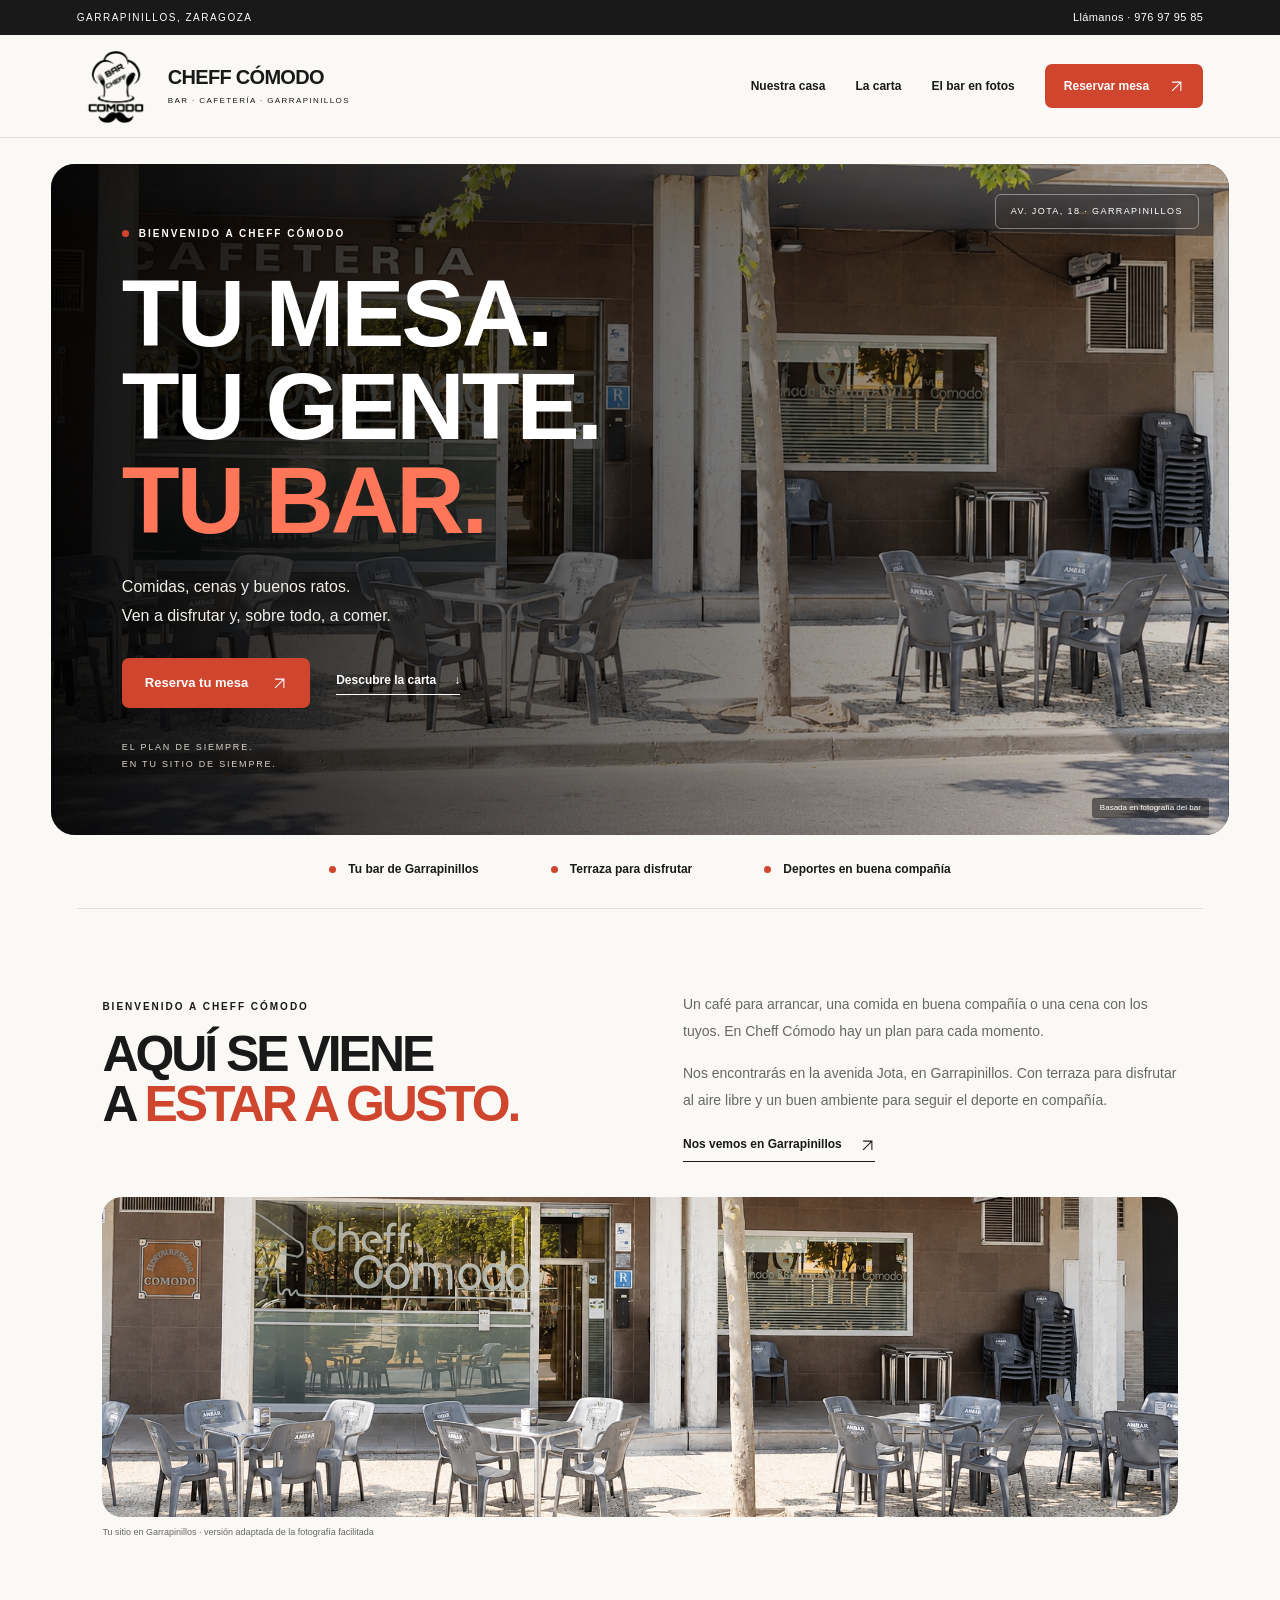
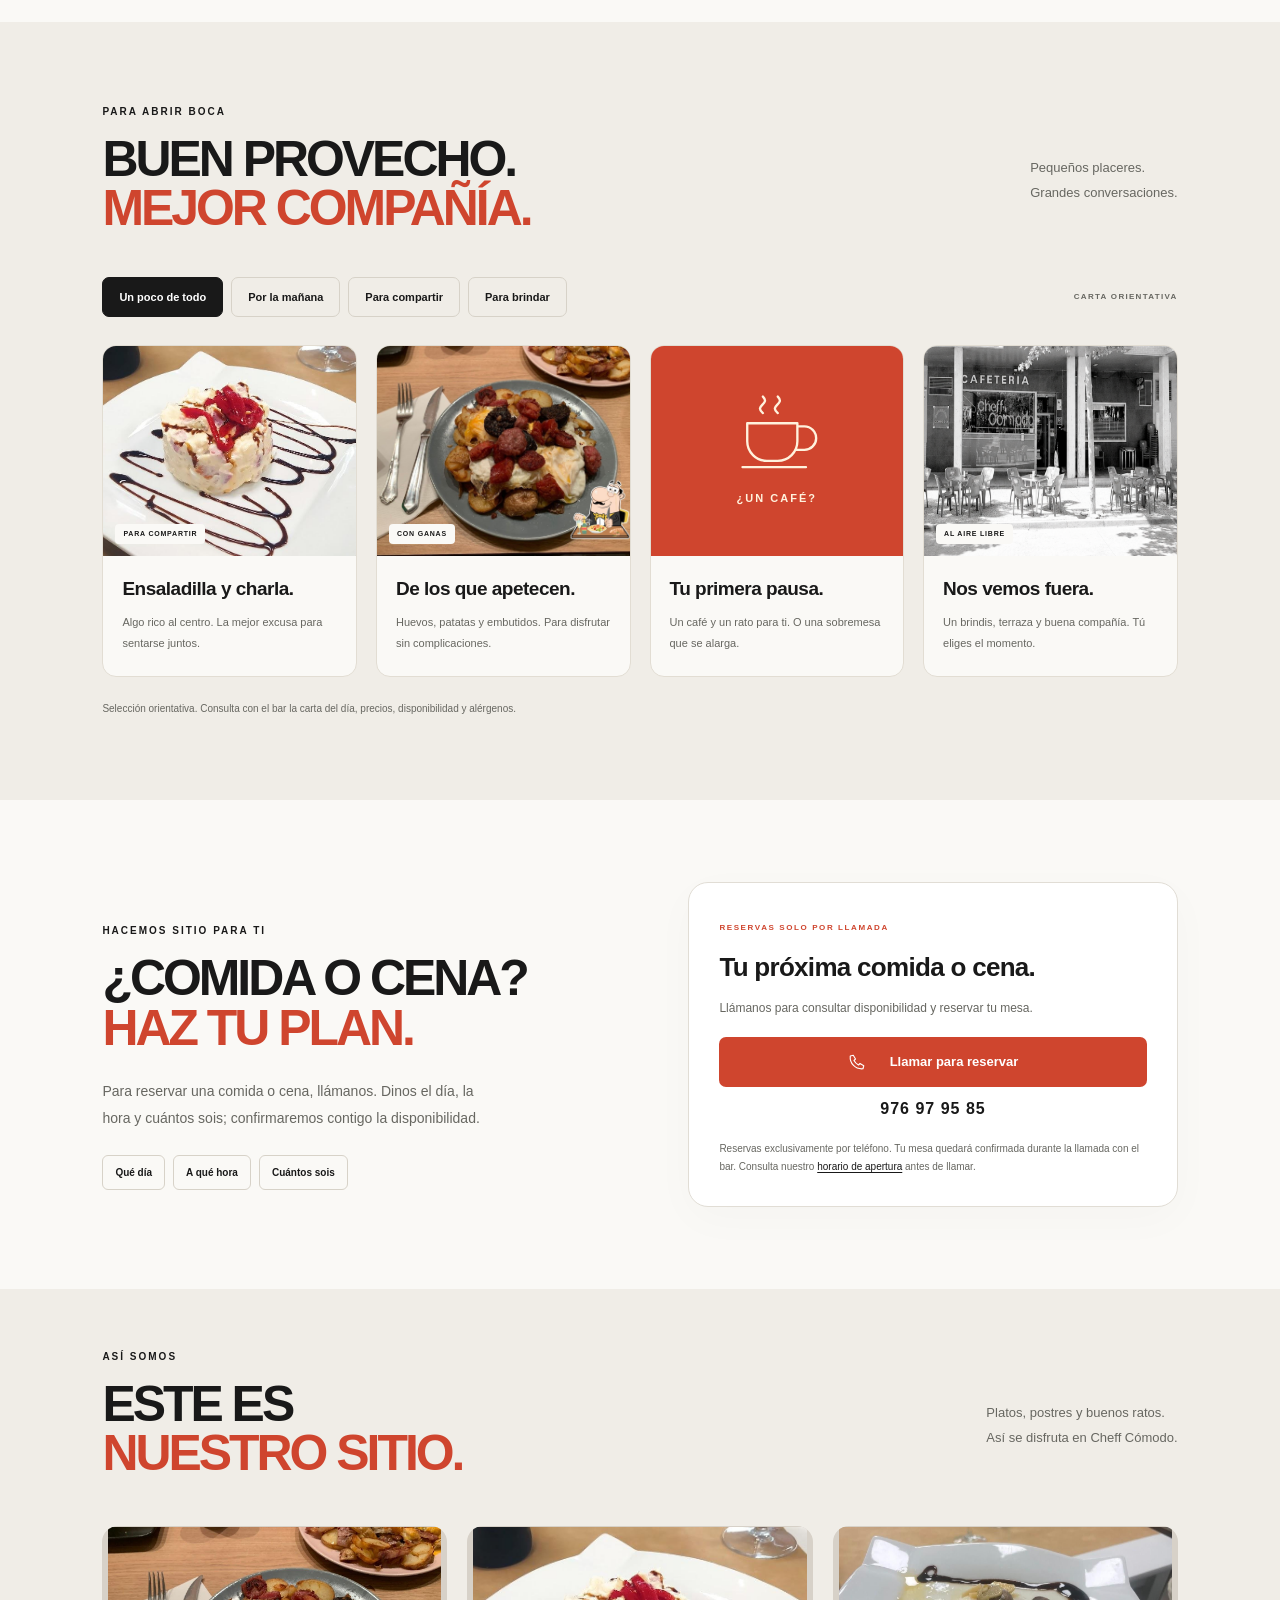
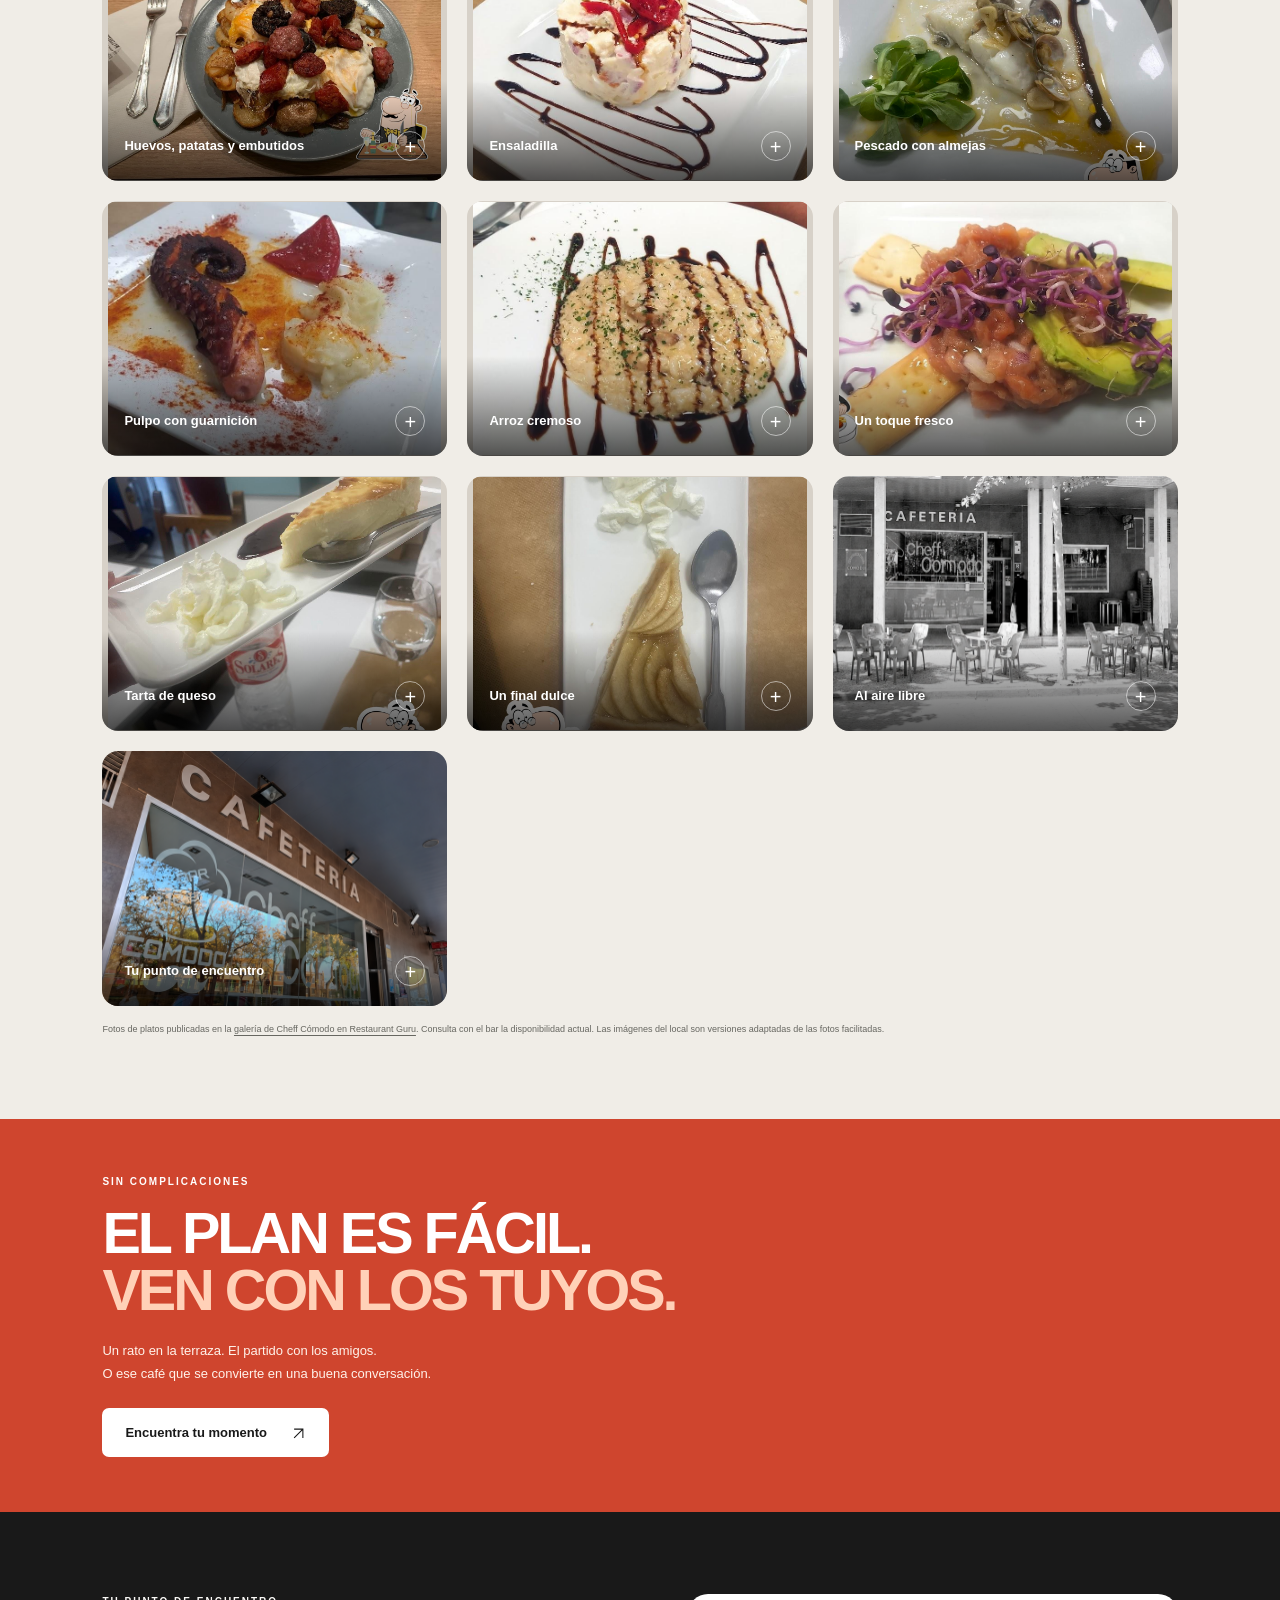
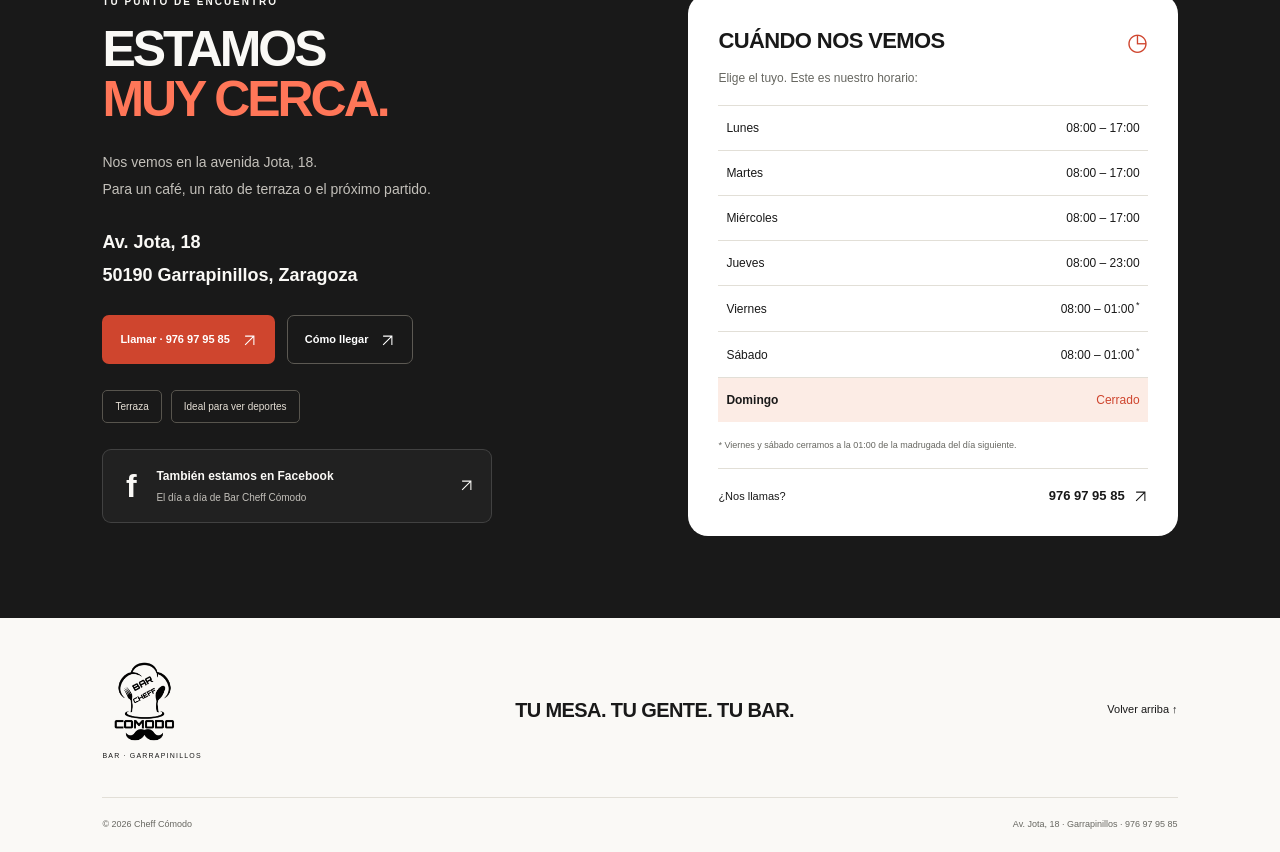
==== cheff-comodo.html @ b669dc8a "Añade descarga directa del HTML completo de Cheff Cómodo" ====
<!doctype html>
<html lang="es">
<head>
<meta charset="utf-8"><meta name="viewport" content="width=device-width, initial-scale=1">
<meta name="theme-color" content="#191919"><meta name="description" content="Bar cafetería Cheff Cómodo en Av. Jota, 18, Garrapinillos, Zaragoza. Terraza y deportes. Reserva tu mesa por teléfono en el 976 97 95 85 y consulta nuestros horarios.">
<title>Cheff Cómodo · Bar en Garrapinillos</title>
<style>:root{--paper:#faf9f6;--green:#191919;--ink:#191919;--orange:#cf452e;--muted:#676761;--line:#e2dfd7;--soft:#f0ede7;--radius:20px}
*{box-sizing:border-box}html{scroll-behavior:smooth;scroll-padding-top:110px}body{margin:0;background:var(--paper);color:var(--ink);font-family:Arial,Helvetica,sans-serif;line-height:1.5}button,input,select{font:inherit}a{color:inherit;text-decoration:none}button,a{-webkit-tap-highlight-color:transparent}button{cursor:pointer}a:focus-visible,button:focus-visible,input:focus-visible,select:focus-visible,summary:focus-visible{outline:3px solid var(--orange);outline-offset:4px}h1,h2,h3,h4,p{margin:0}img{max-width:100%}svg{display:inline-block;vertical-align:middle}.announcement{background:var(--ink);color:white;padding:9px 6%;display:flex;justify-content:space-between;align-items:center;font-size:10px;letter-spacing:1.5px}.announcement>a{font-size:11px;letter-spacing:.4px}.header{position:sticky;top:0;z-index:20;background:#faf9f6f5;backdrop-filter:blur(12px);min-height:103px;padding:10px 6%;display:flex;align-items:center;justify-content:space-between;gap:24px;border-bottom:1px solid var(--line)}.brand{display:flex;align-items:center;gap:13px;flex-shrink:0}.business-logo{display:block;width:78px;height:78px;object-fit:contain}.brand>span{font-size:20px;line-height:1.1;letter-spacing:-.7px;font-weight:900}.brand small{display:block;font-size:8px;font-weight:500;letter-spacing:1.4px;margin-top:9px}nav{display:flex;align-items:center;gap:30px;font-size:12px;font-weight:600}nav>a:not(.nav-contact):hover{color:var(--orange)}.nav-contact{padding:13px 19px;background:var(--orange);color:white;border-radius:7px;display:flex;align-items:center;gap:20px;transition:background .2s}.nav-contact:hover{background:#ad3522}.menu-toggle{display:none}.arrow-icon{width:15px;height:15px;fill:none;stroke:currentColor;stroke-width:1.7}.hero{margin:26px 4% 0;border-radius:24px;min-height:660px;position:relative;overflow:hidden;isolation:isolate;background:#272323}.hero-image{position:absolute;inset:0;z-index:-1;background-image:linear-gradient(90deg,#000e 0%,#0009 44%,#0002 100%),url("[data-uri]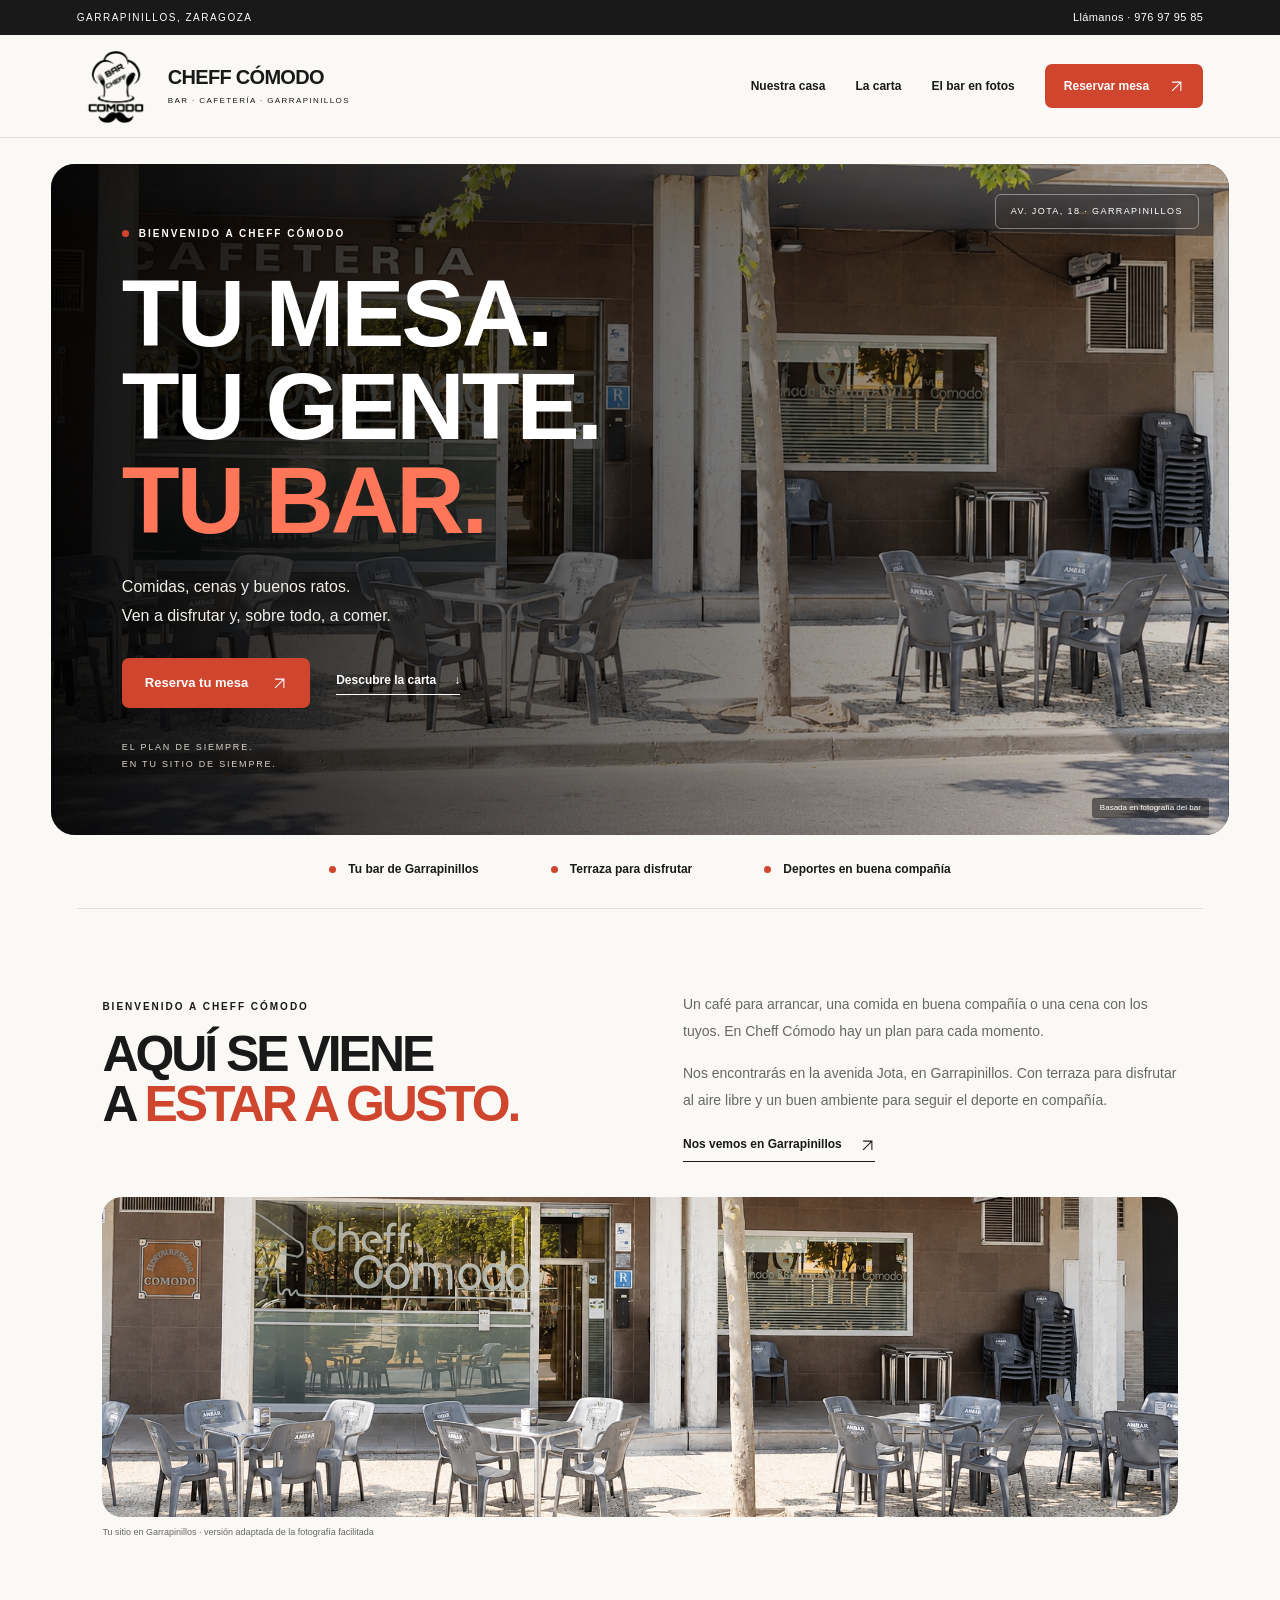
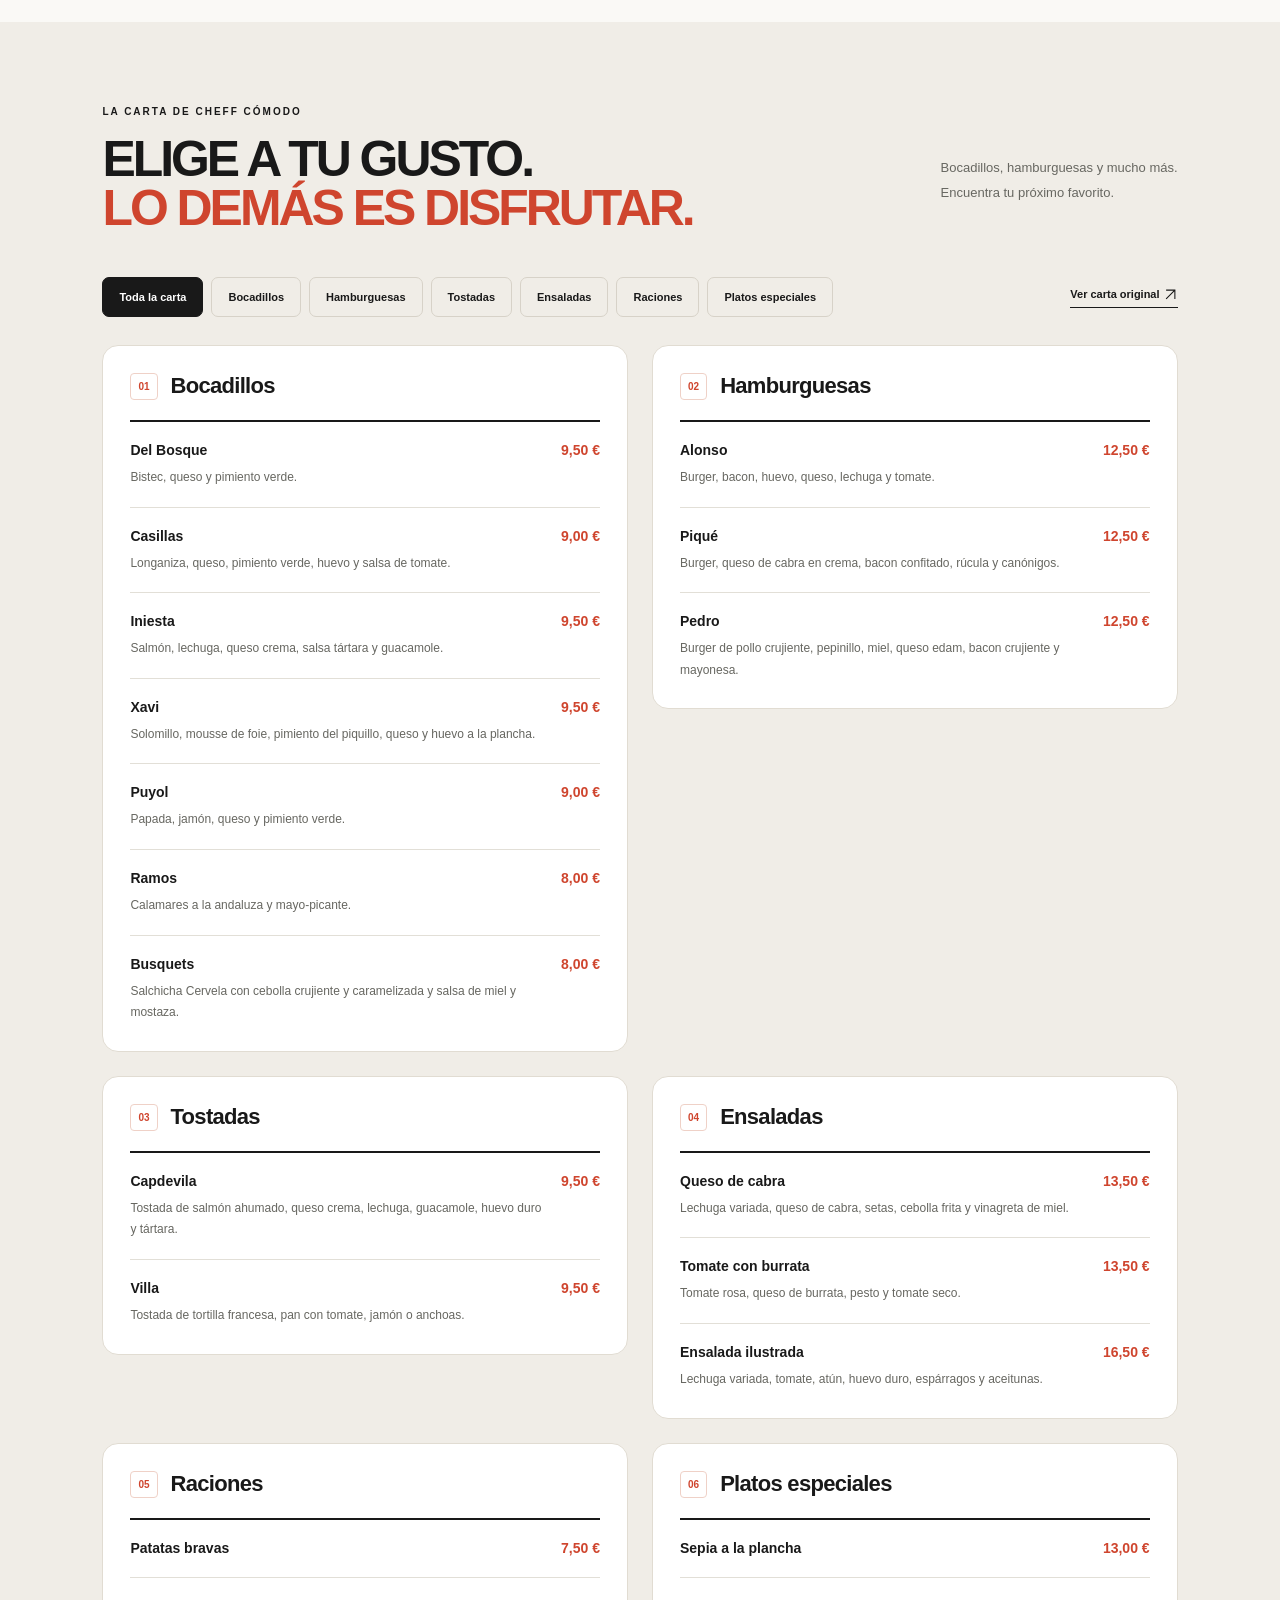
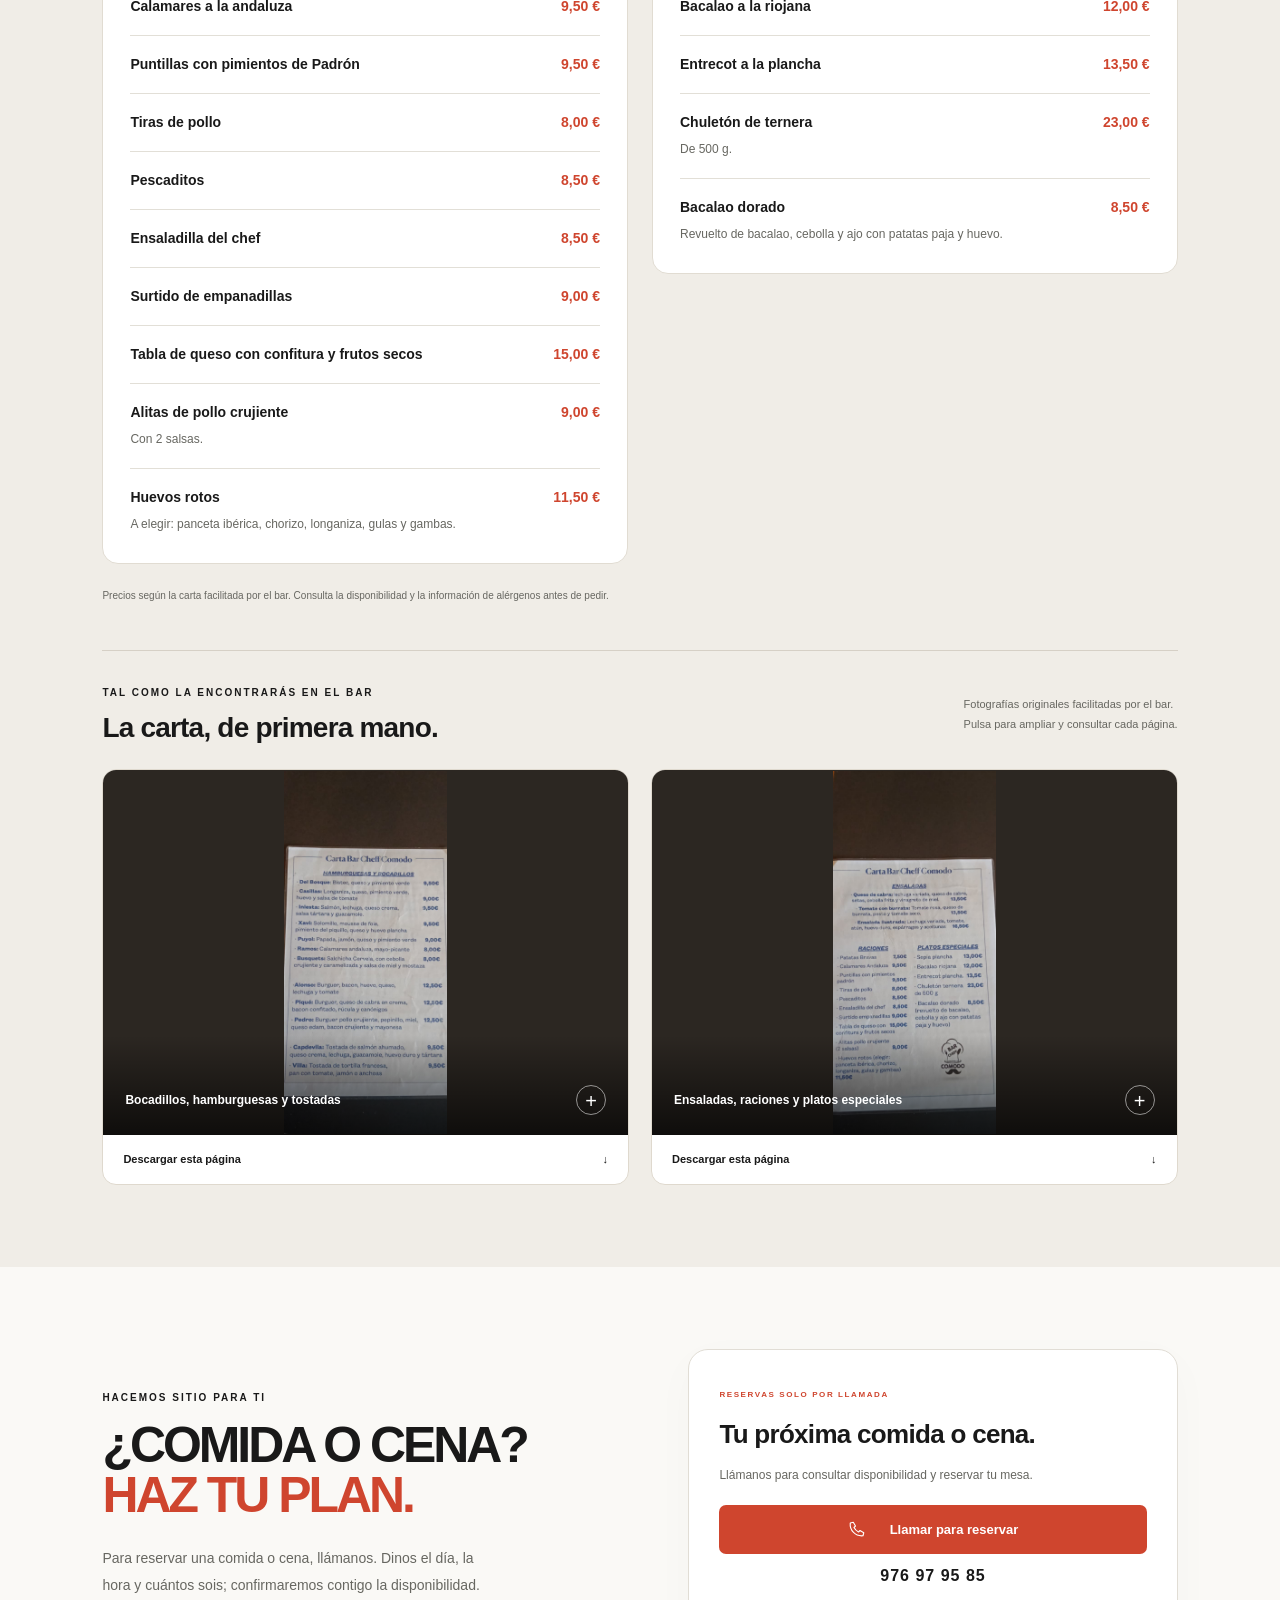
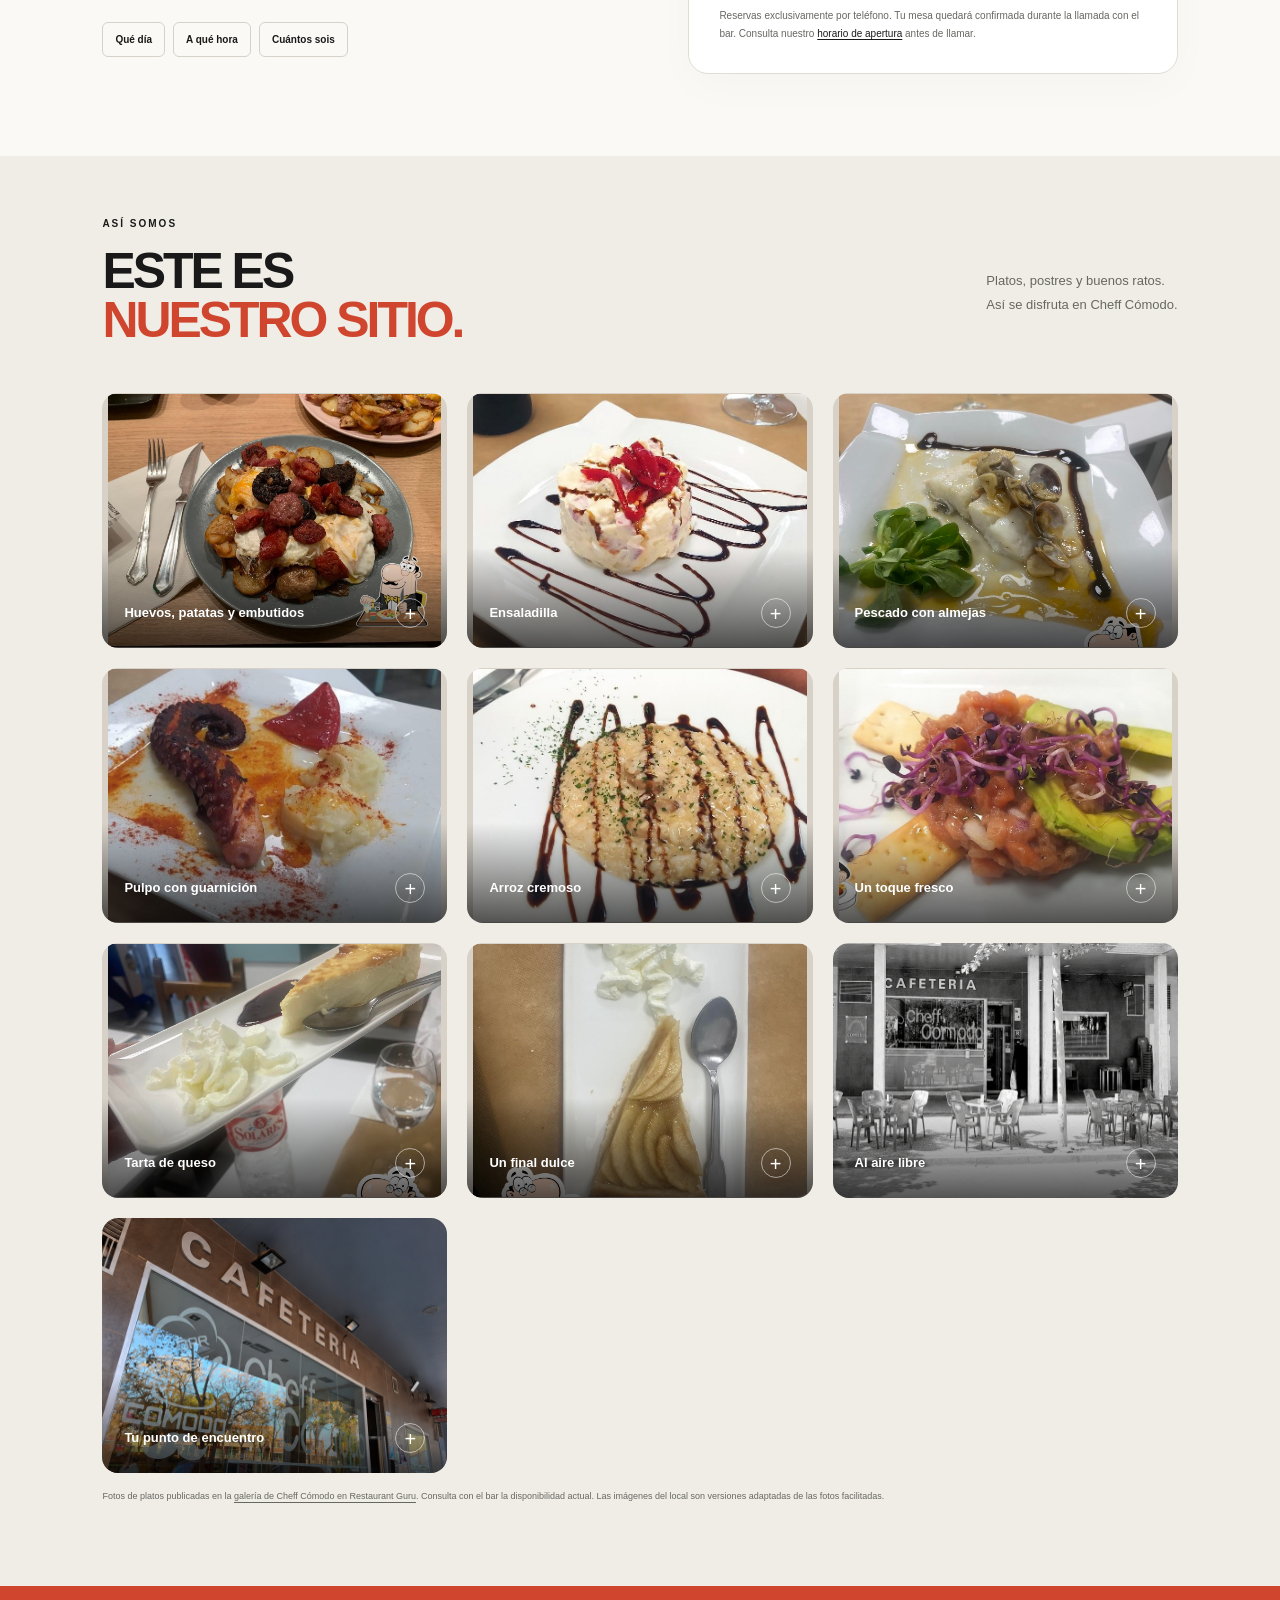
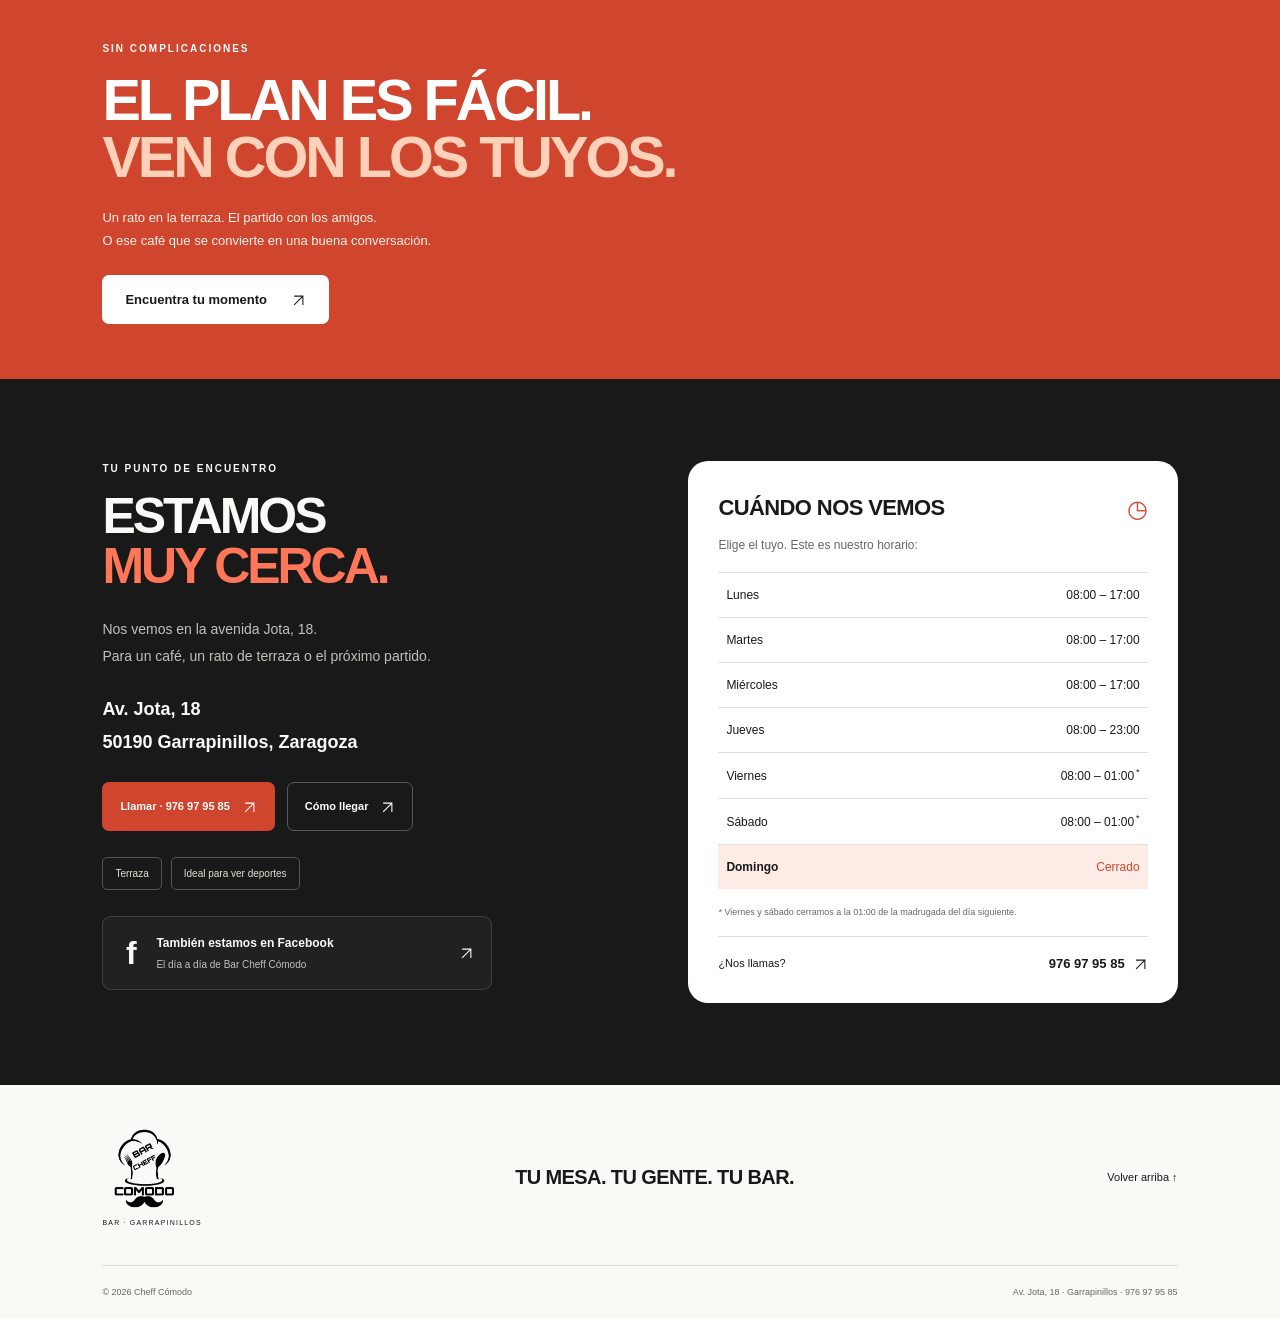
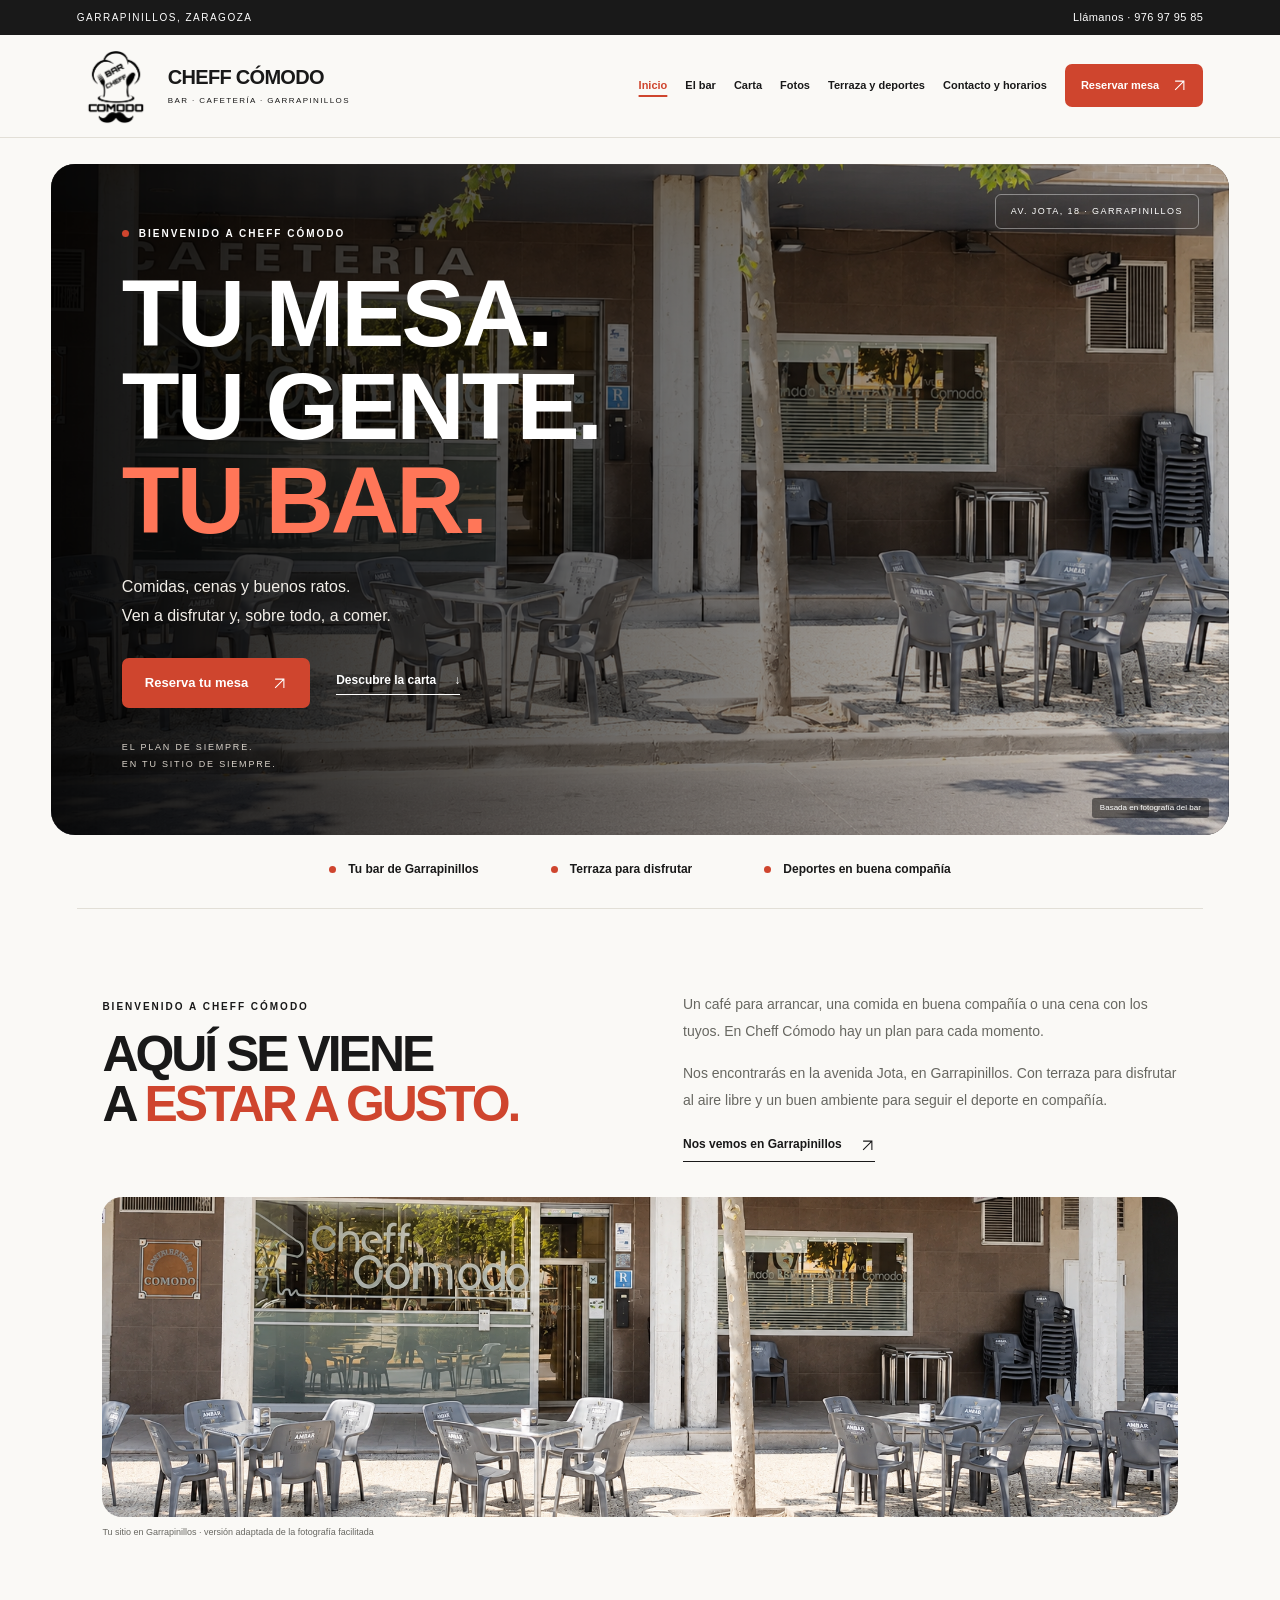
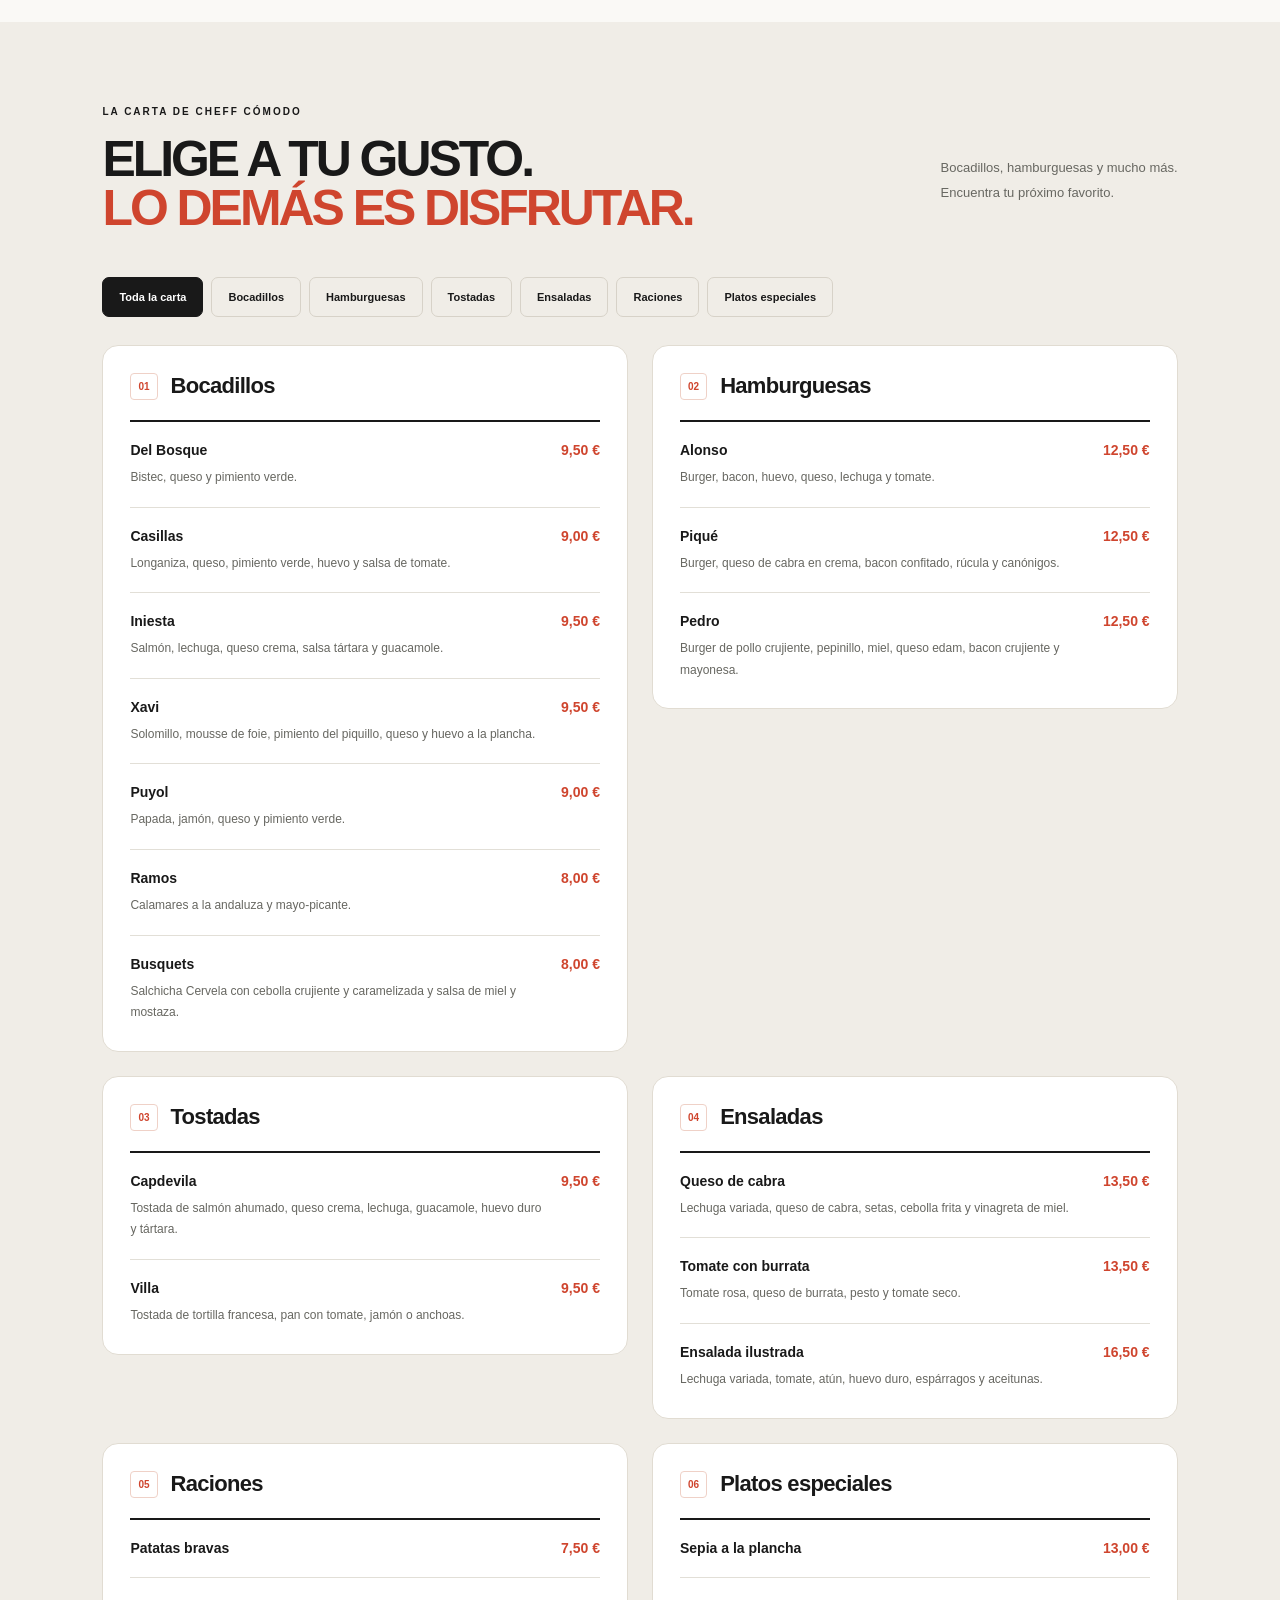
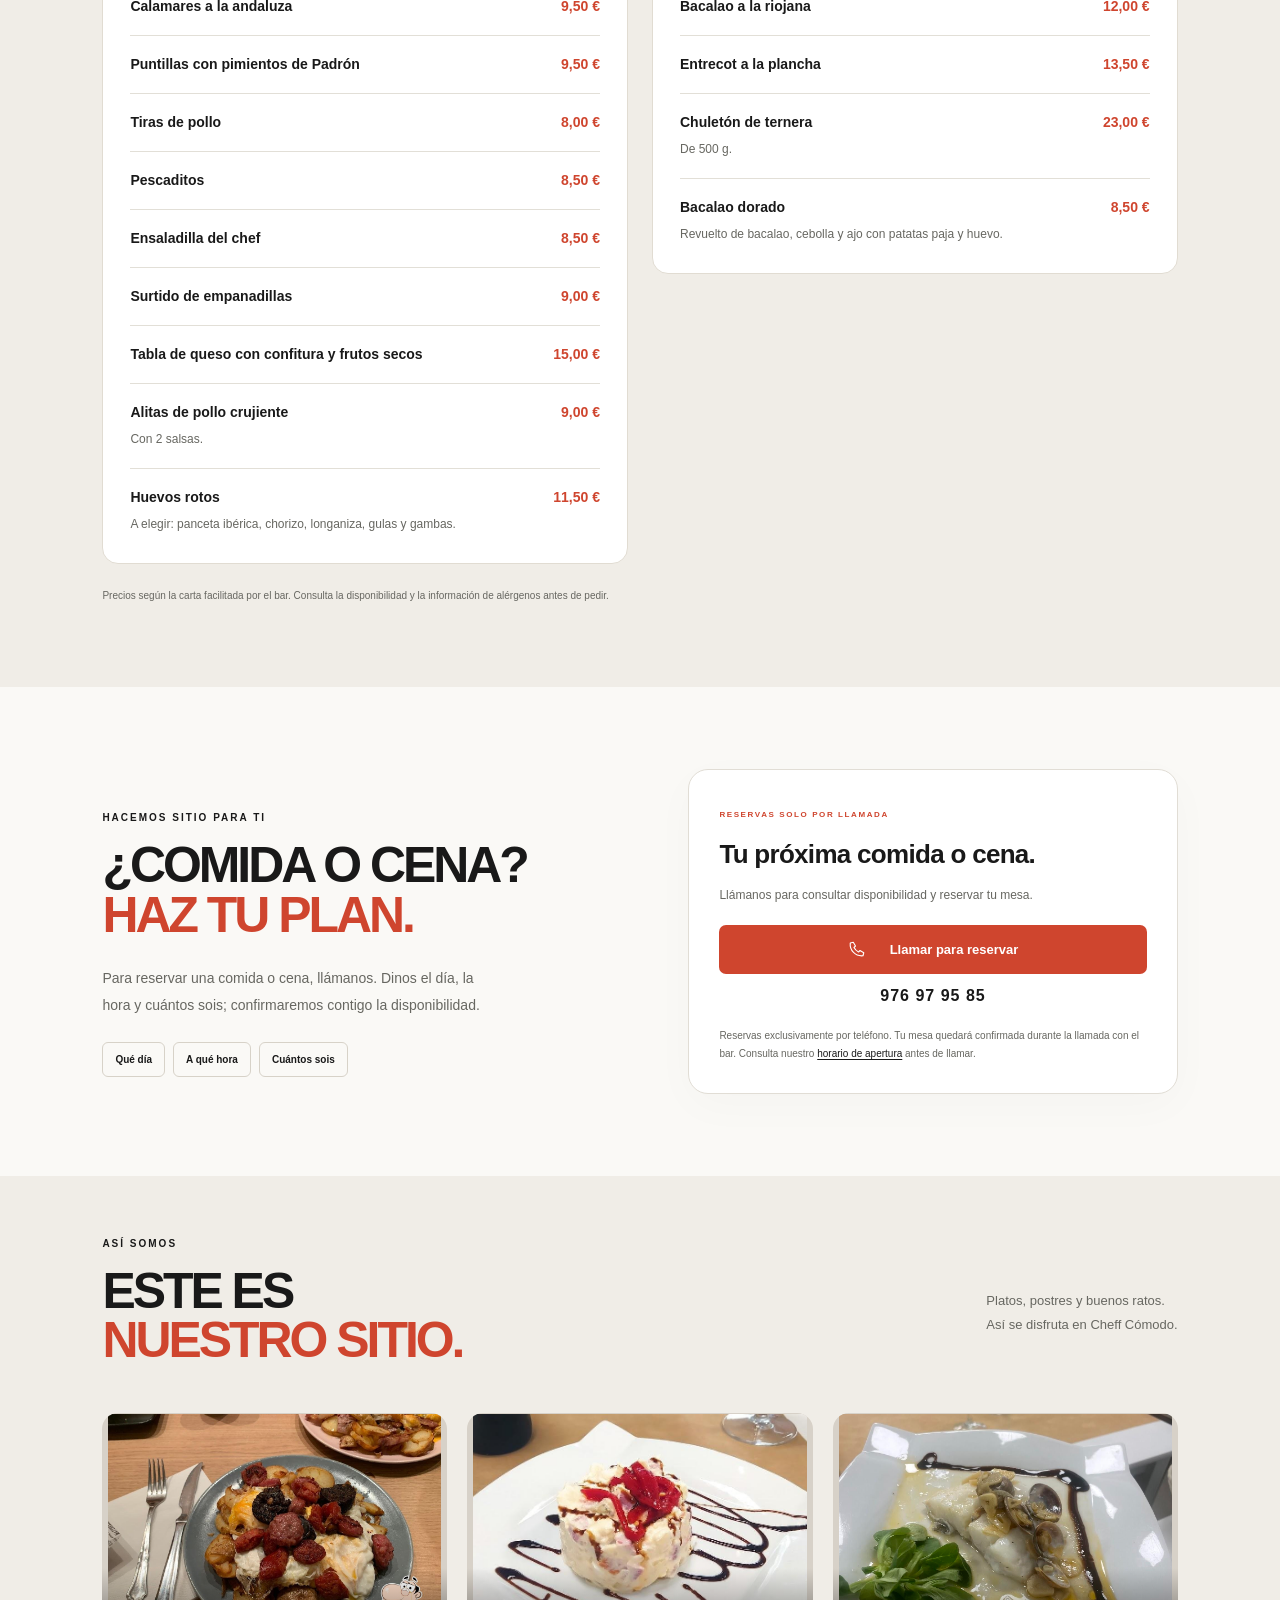
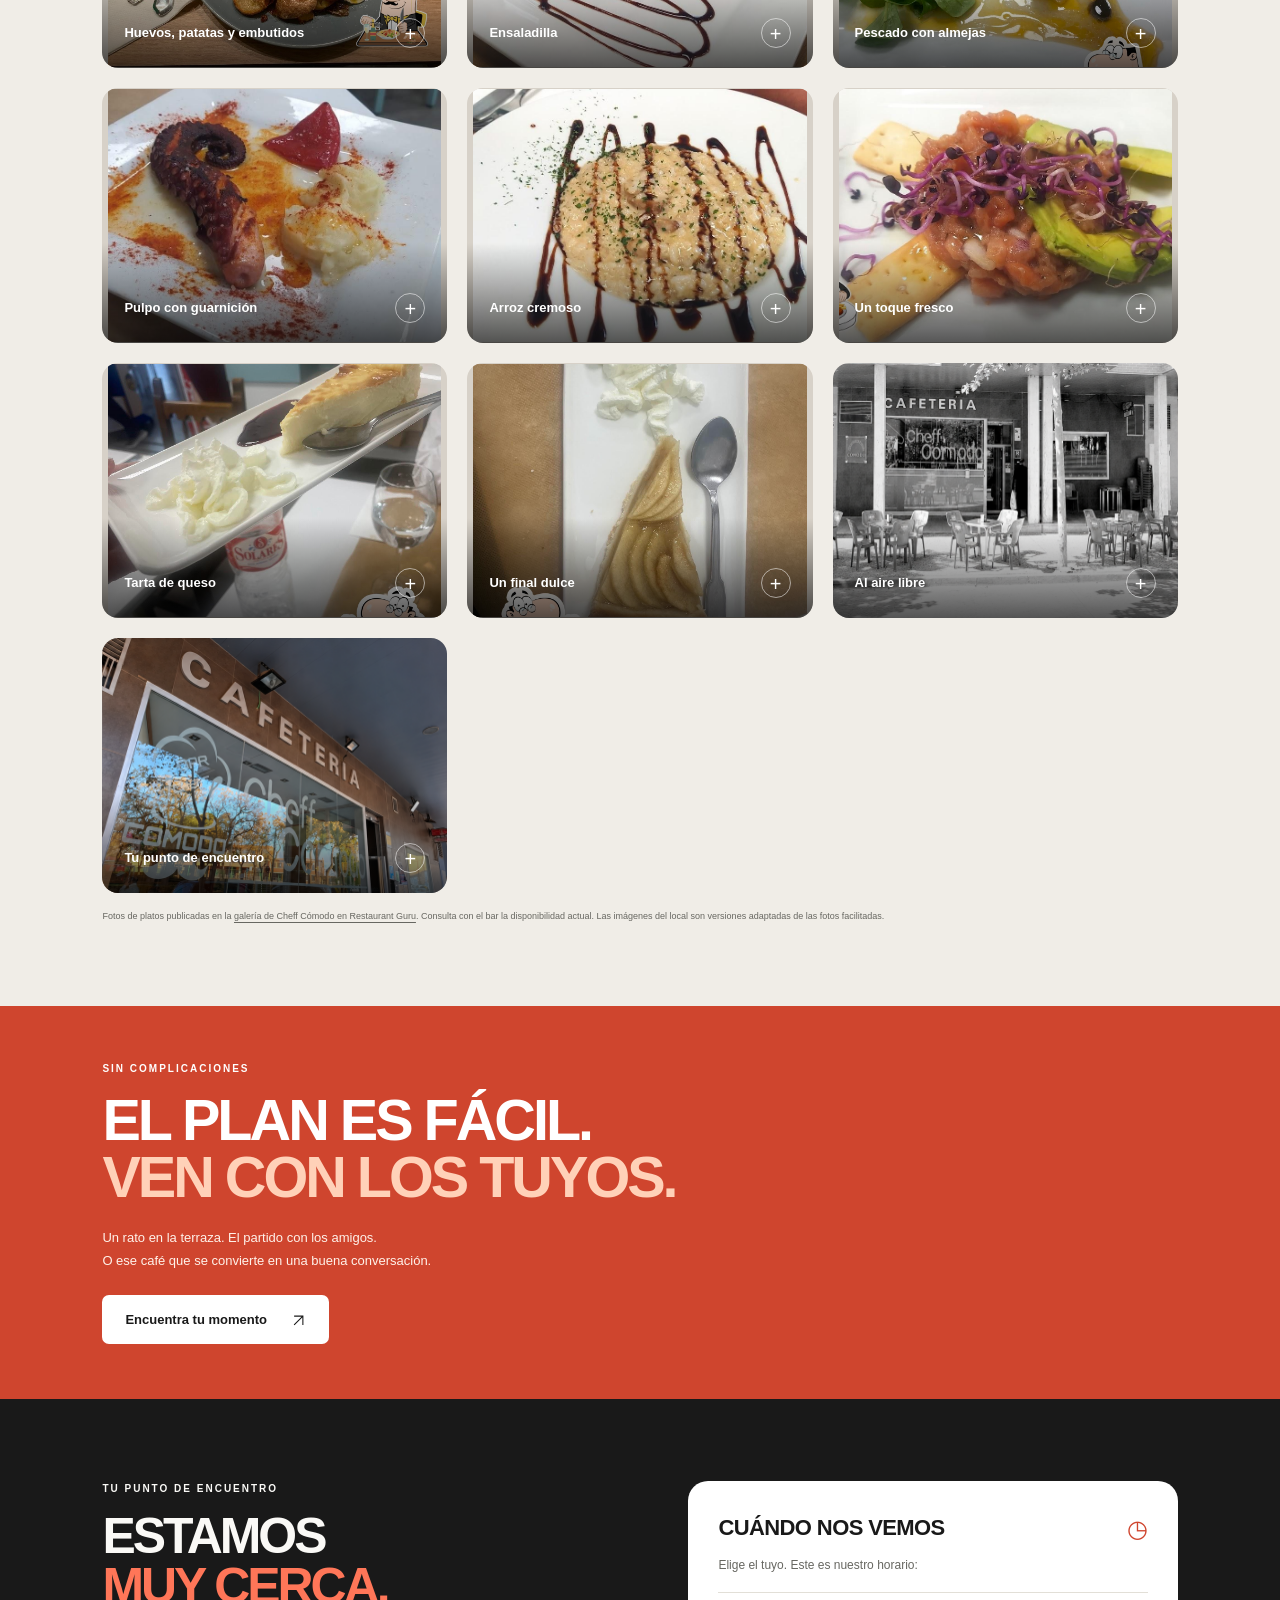
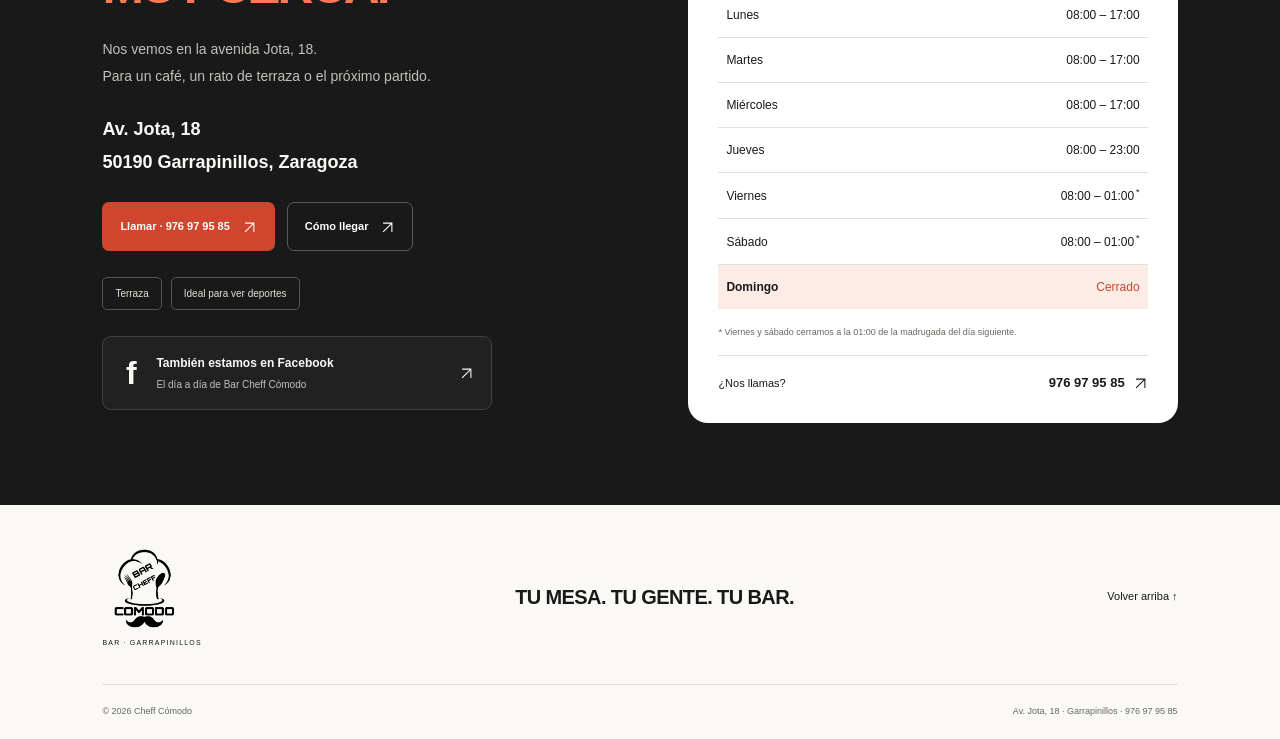
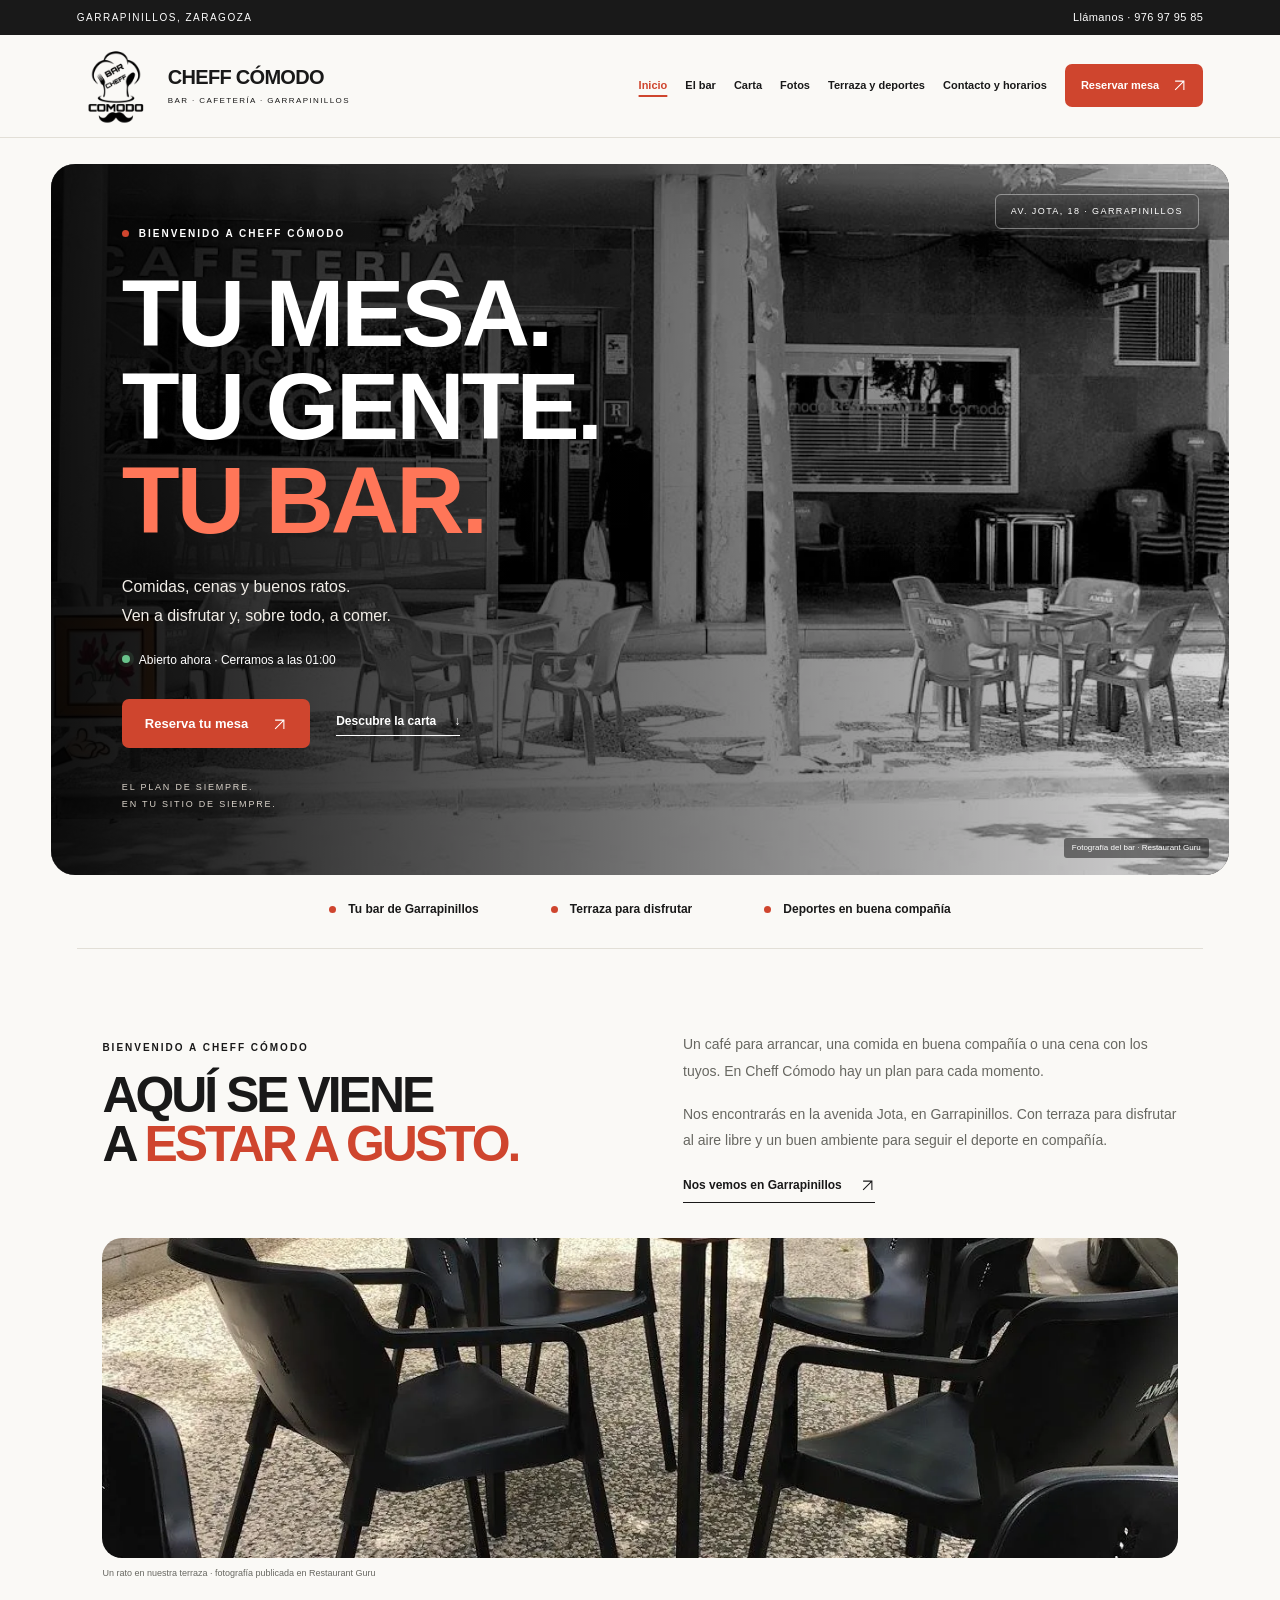
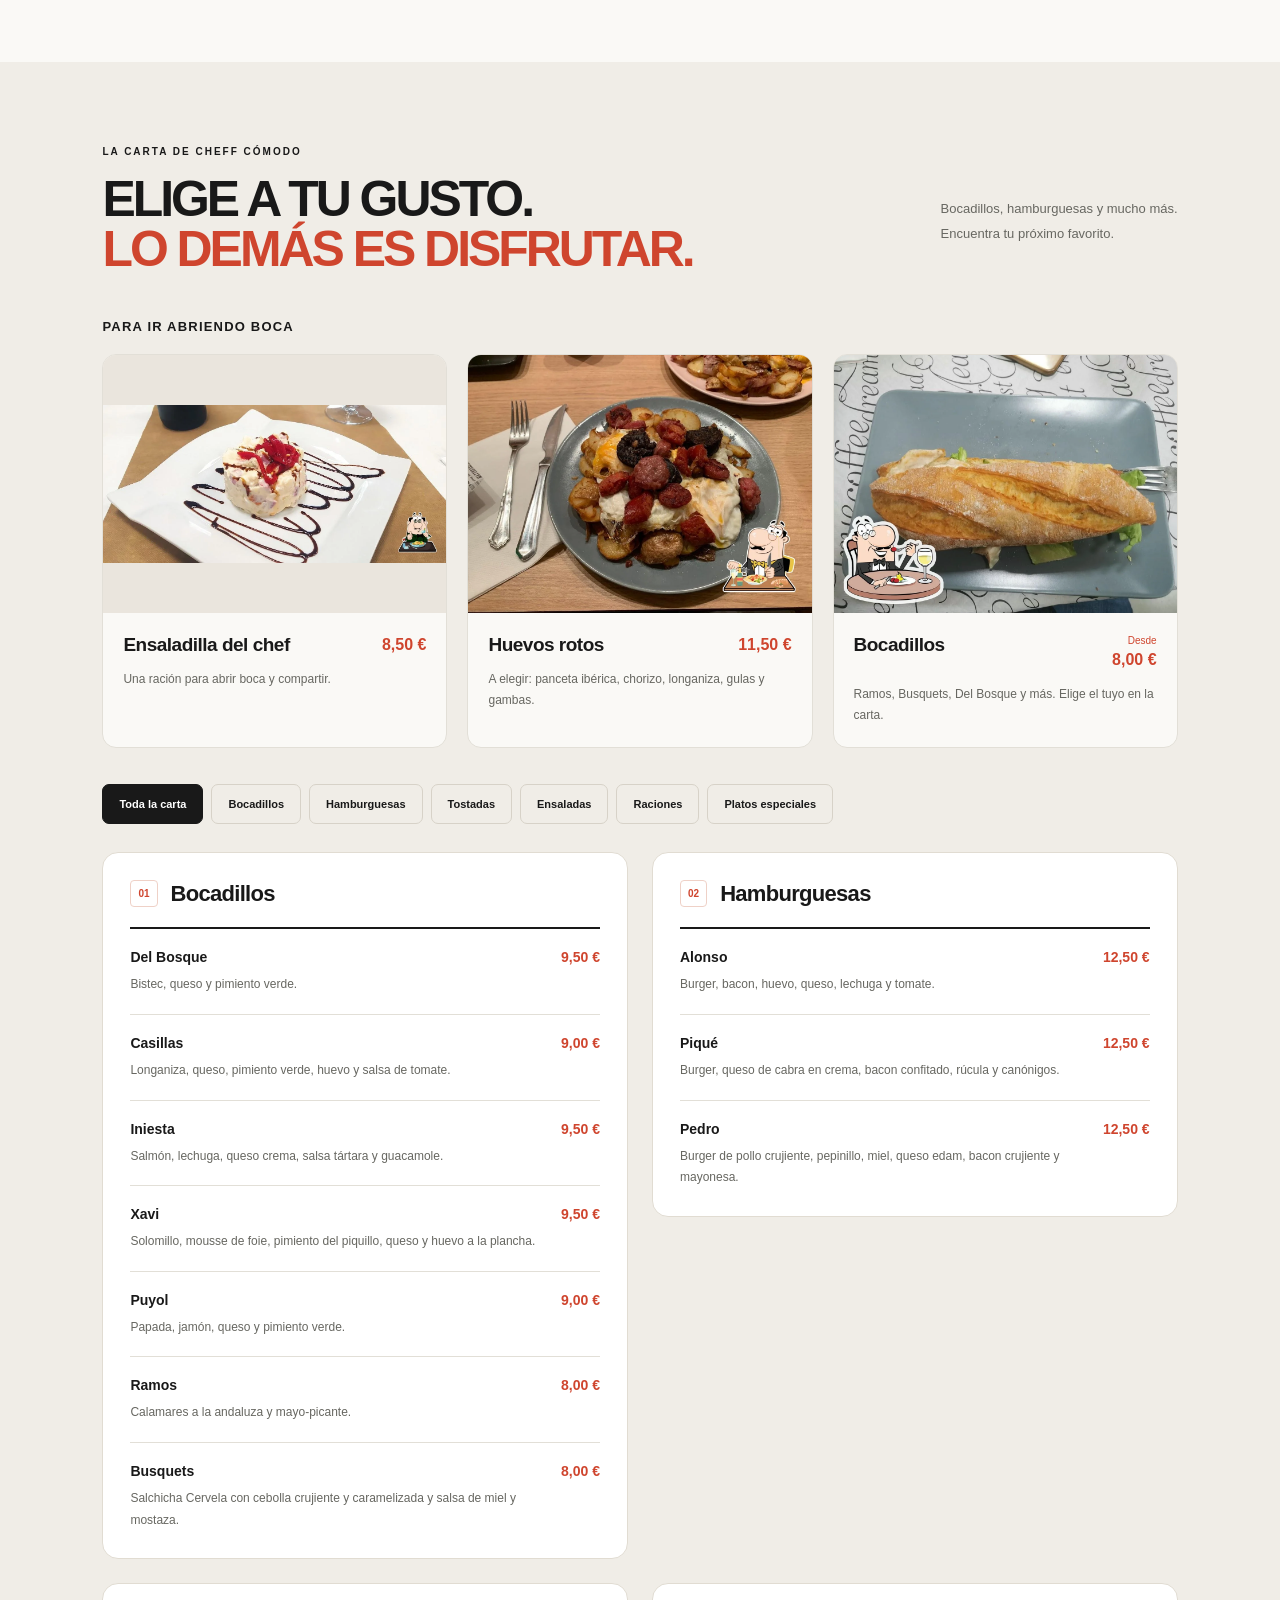
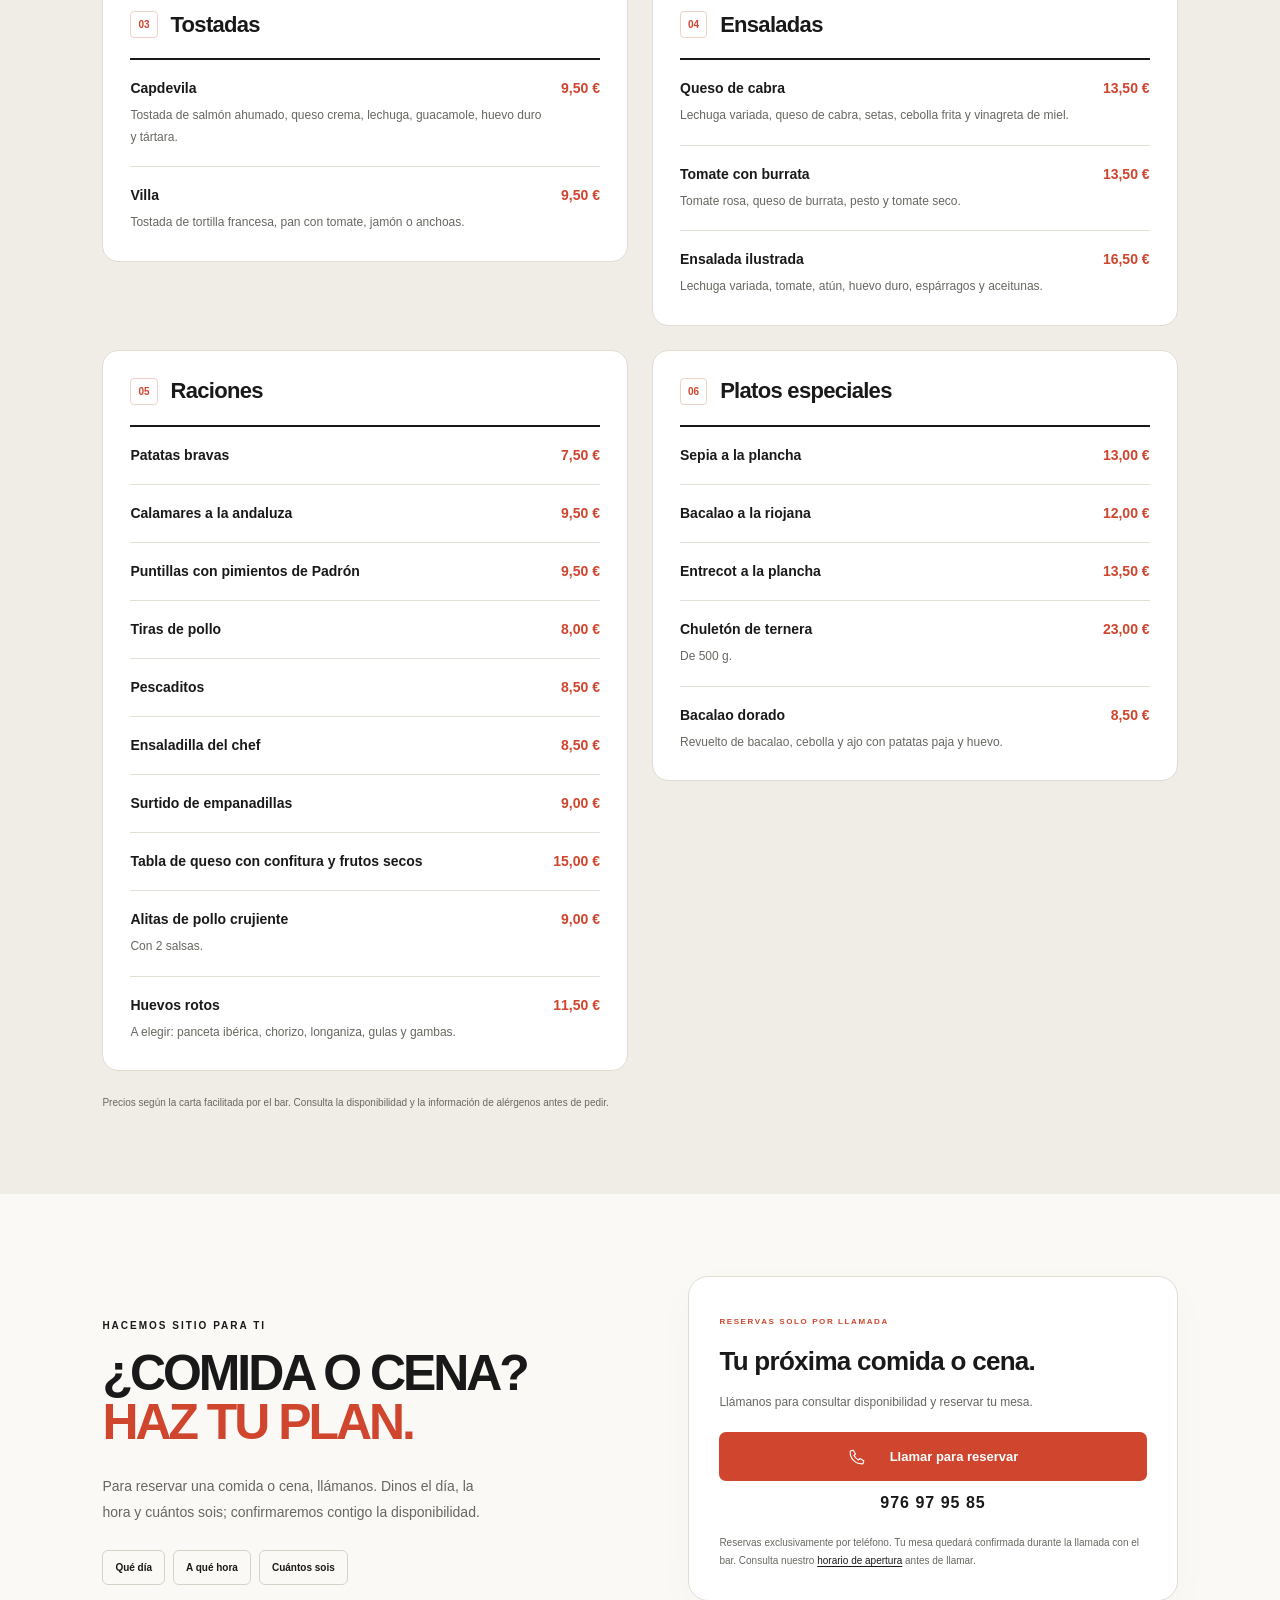
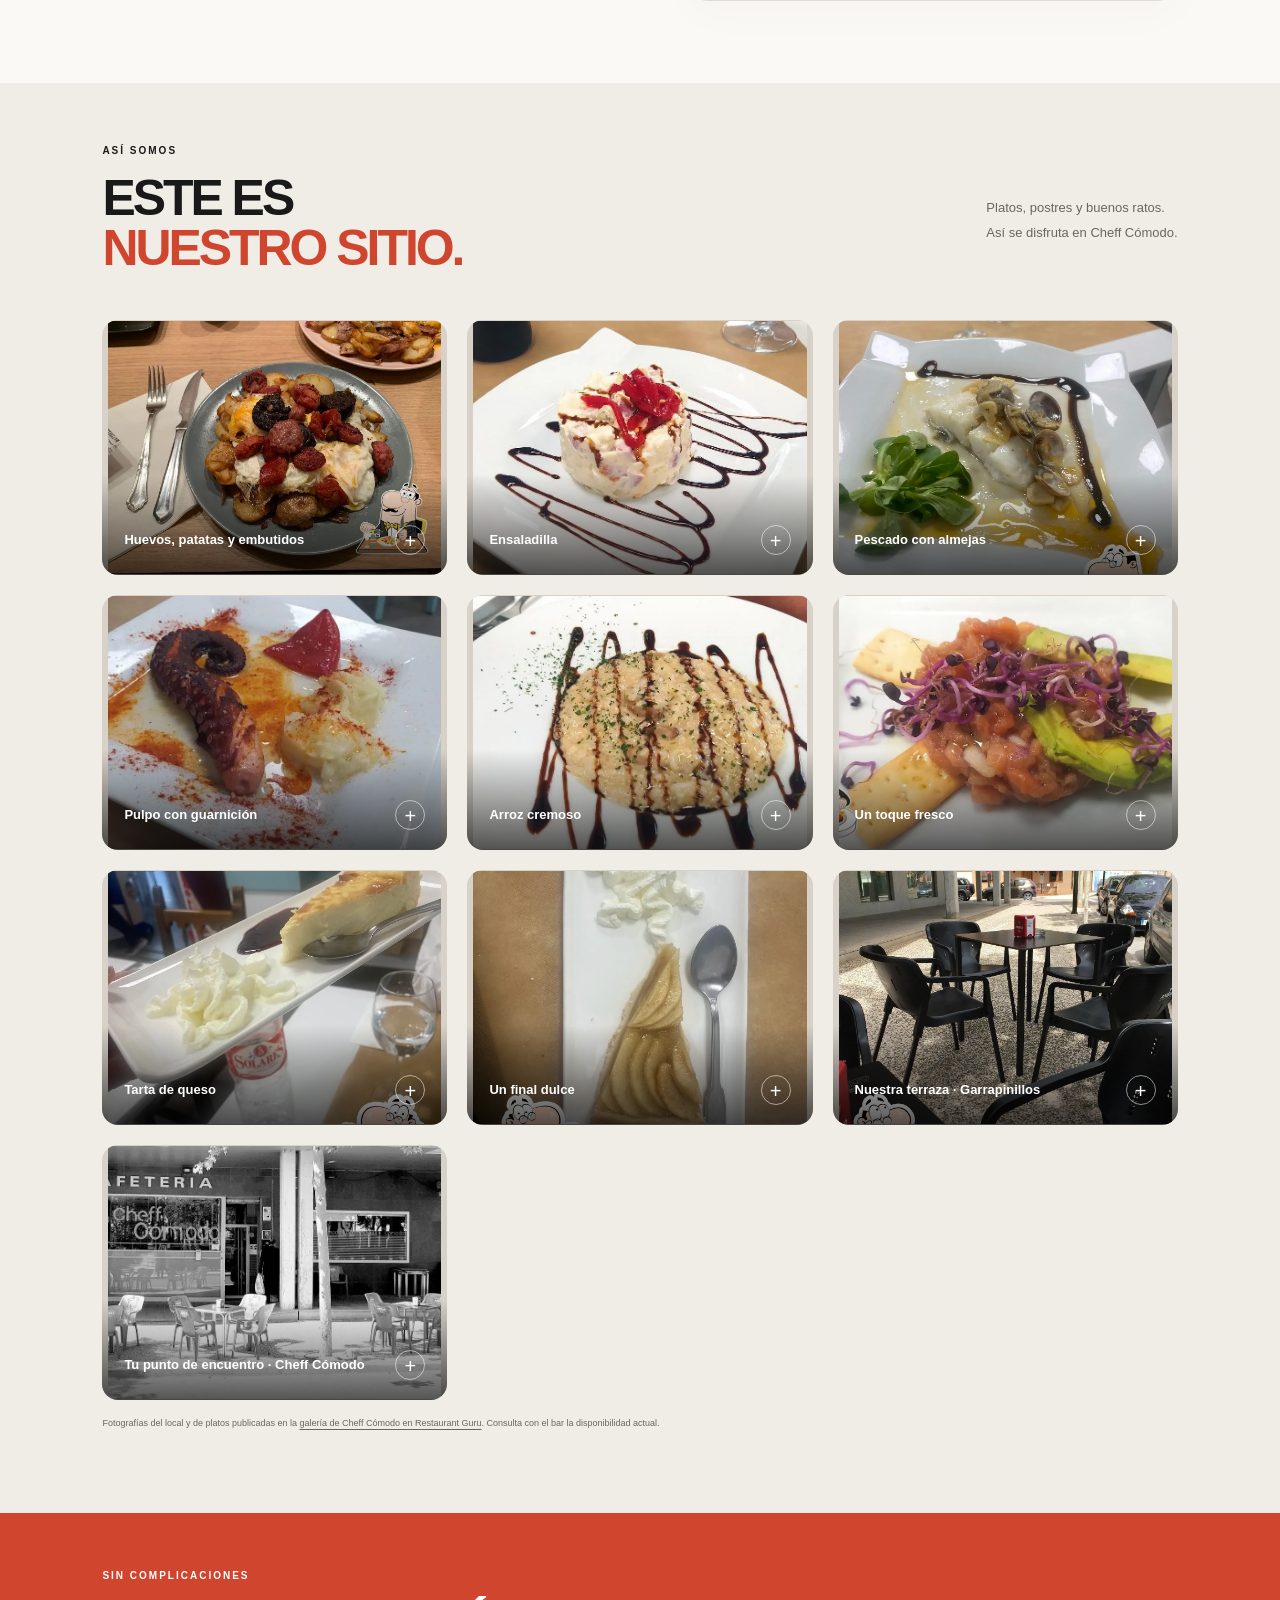
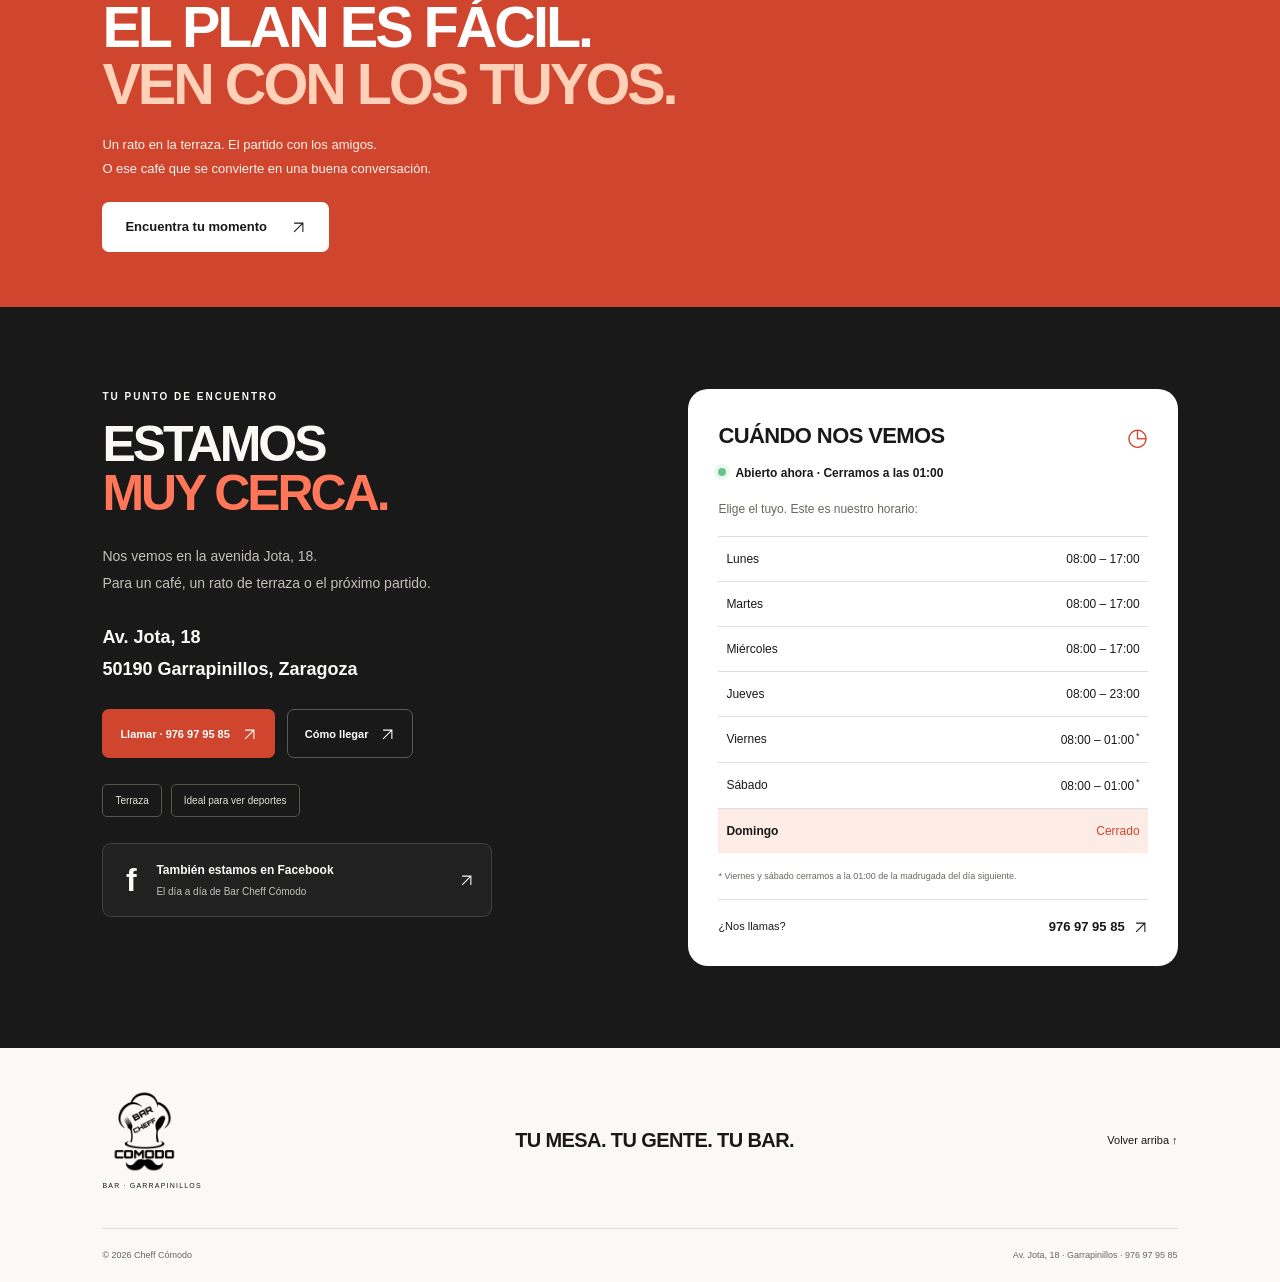
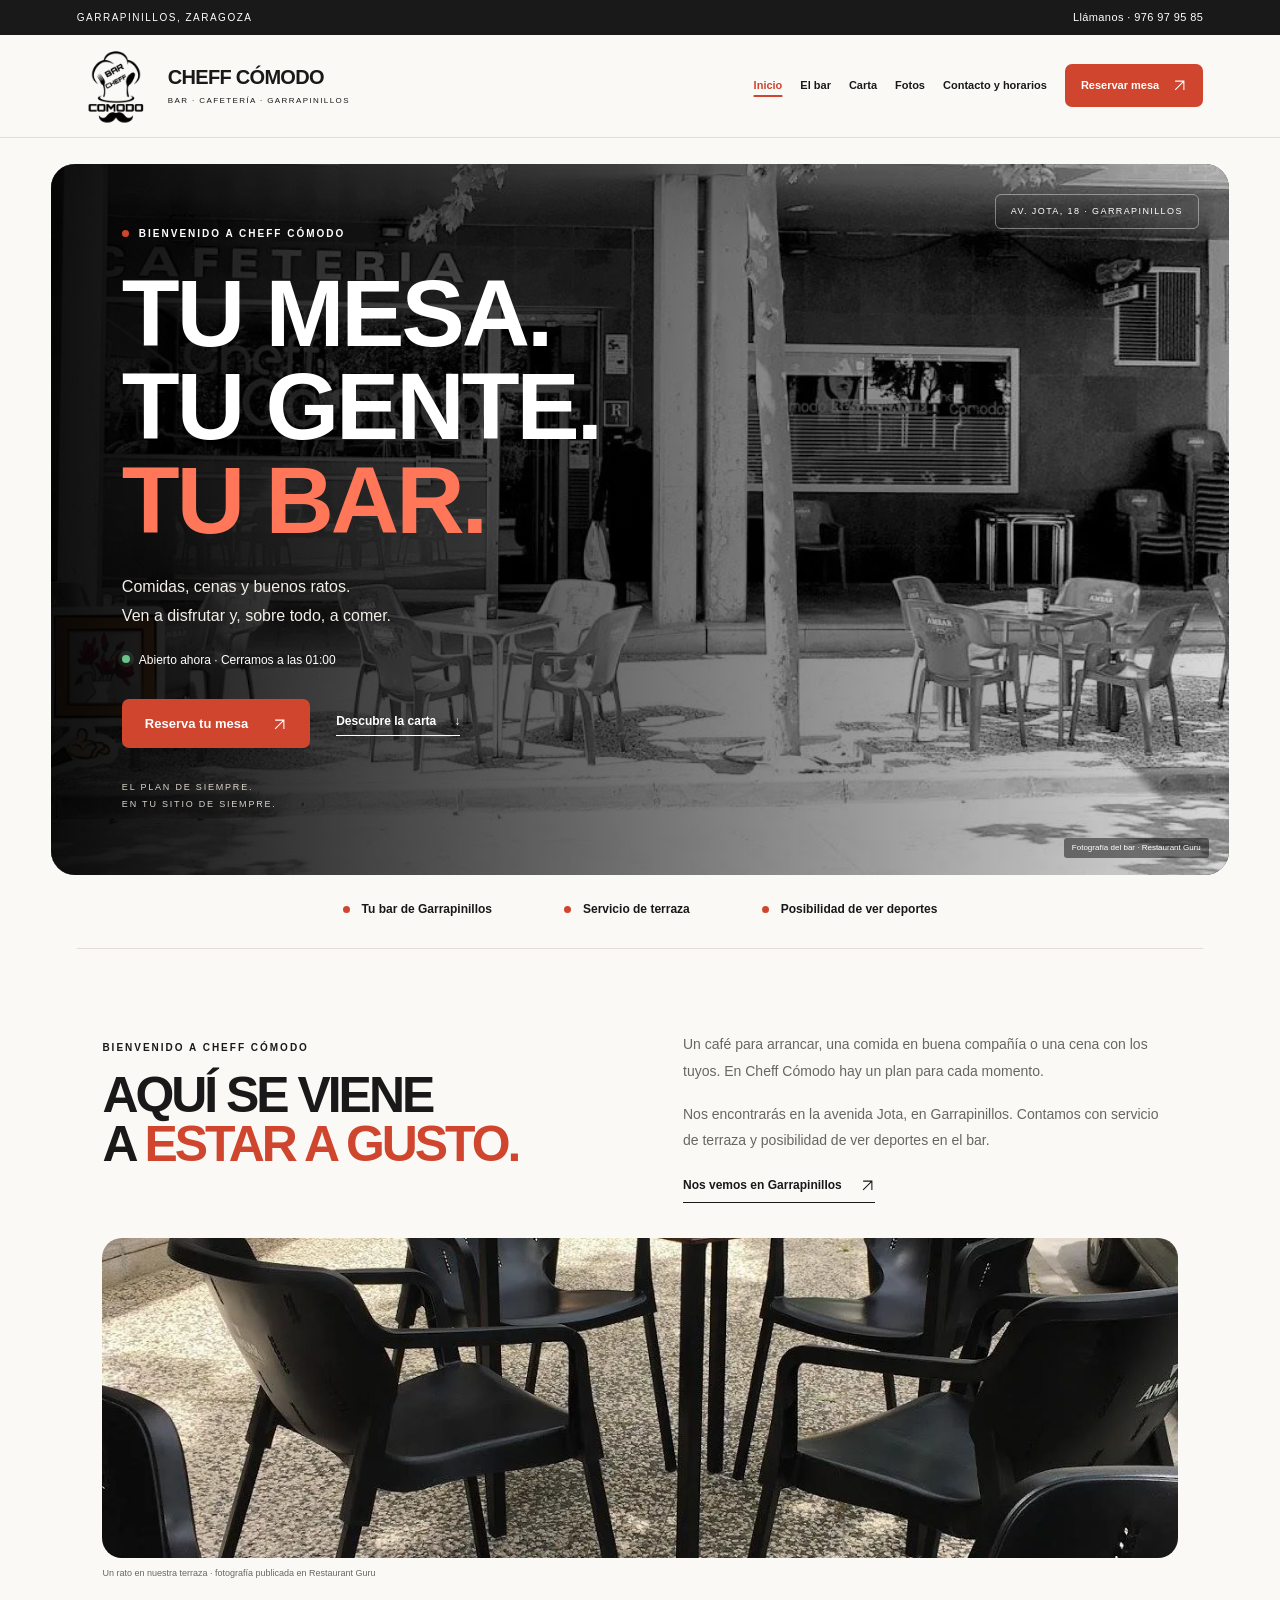
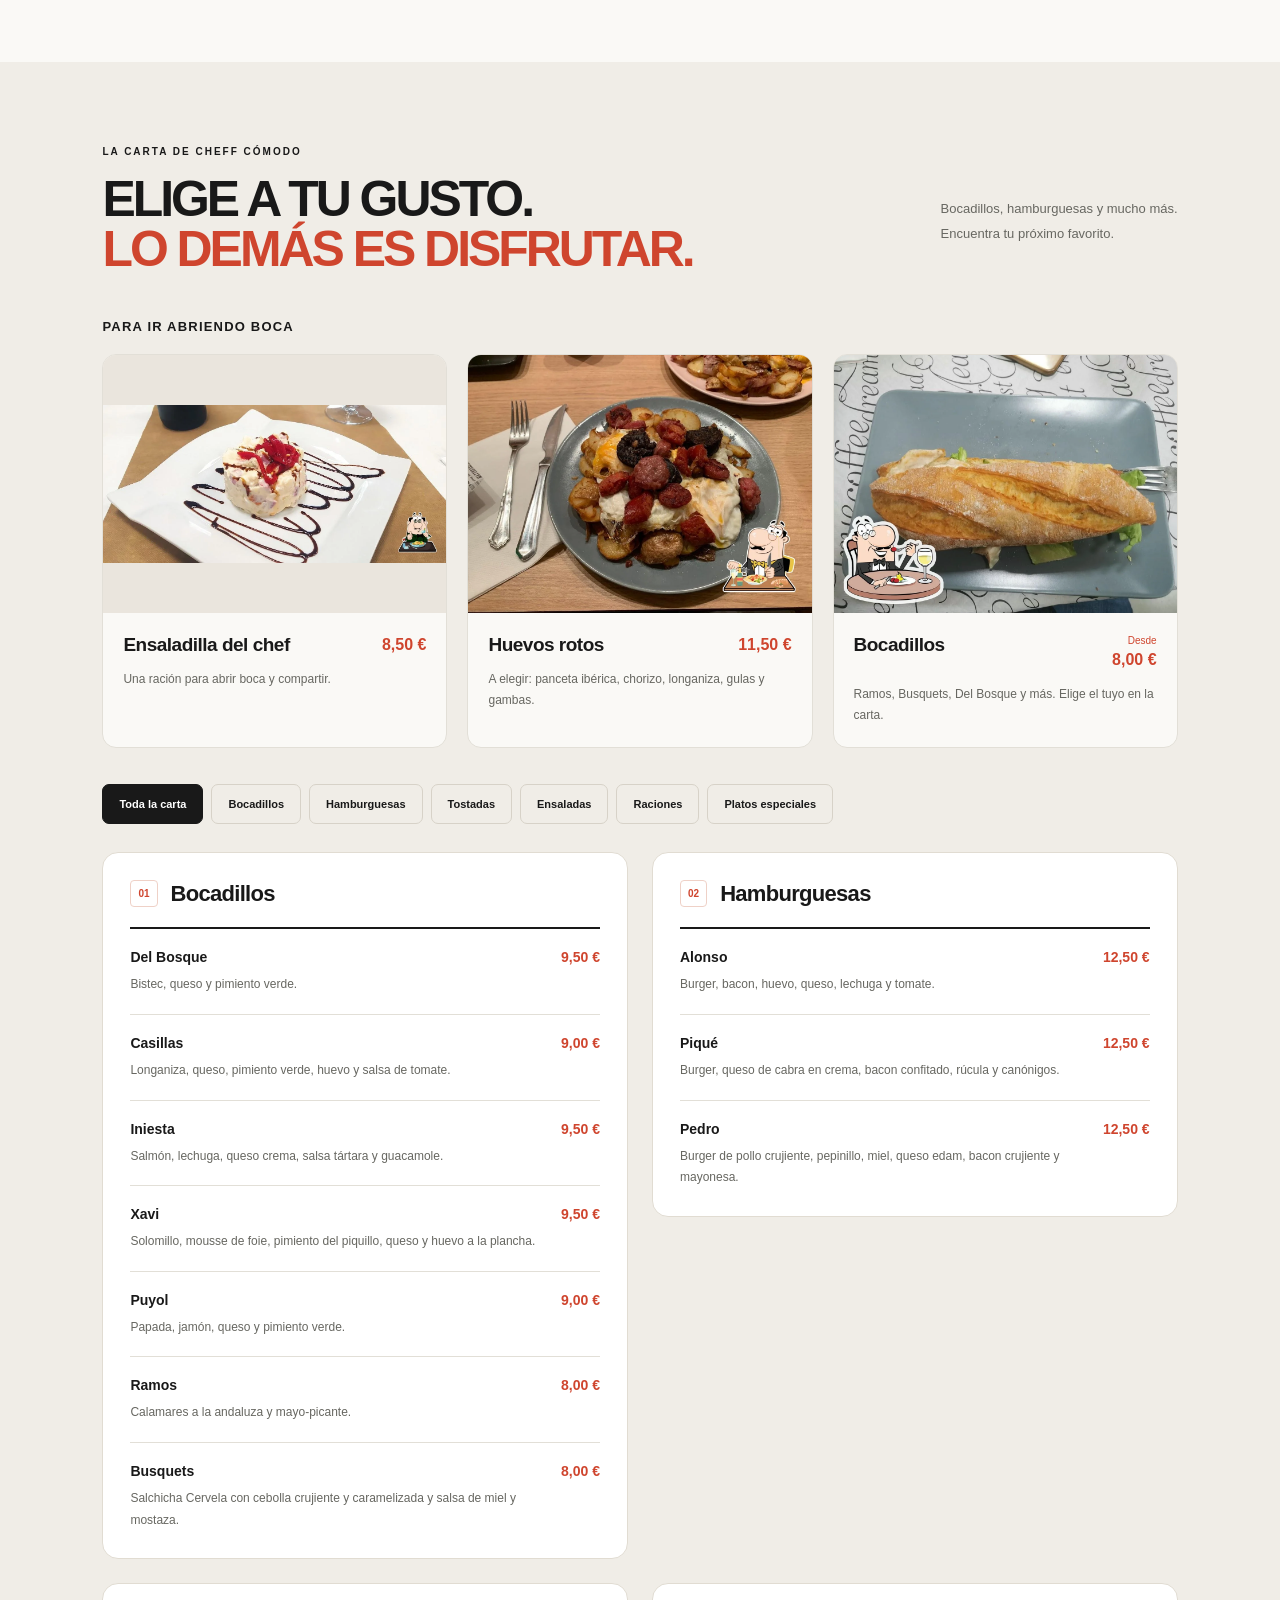
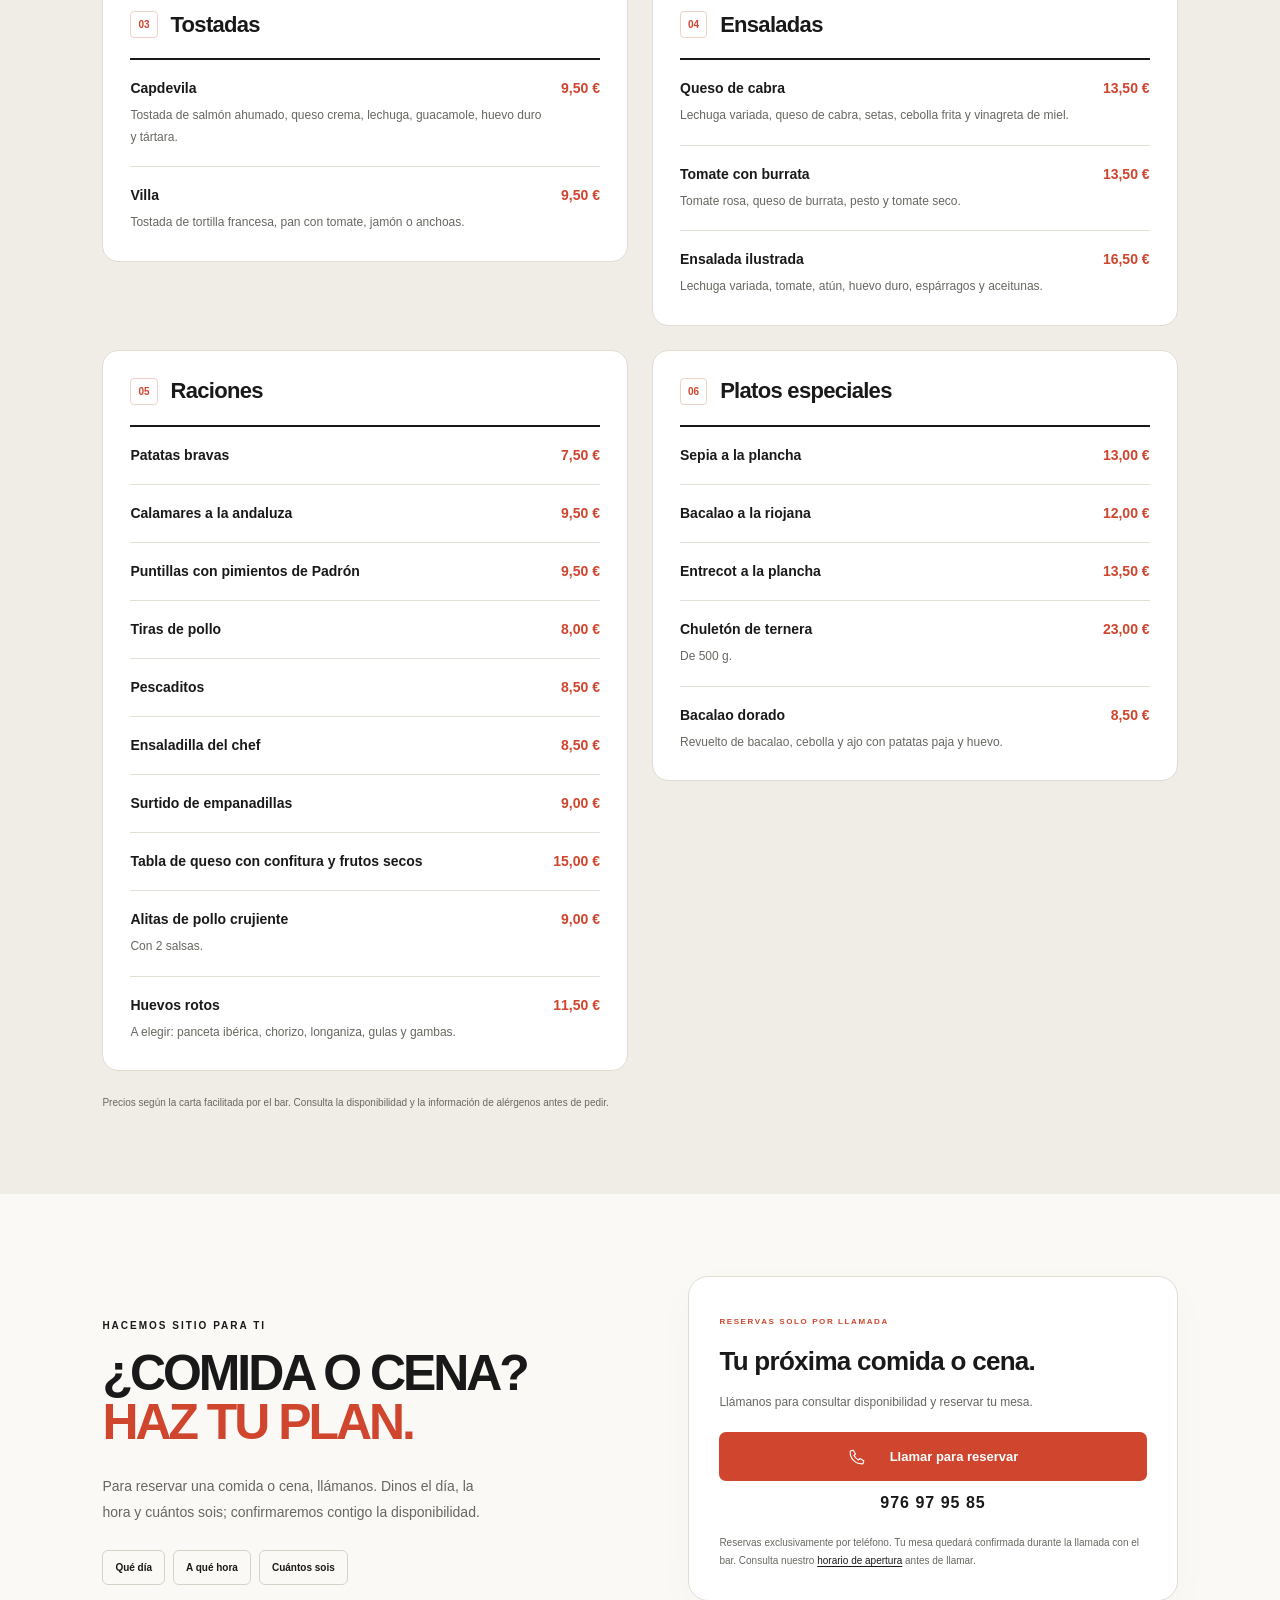
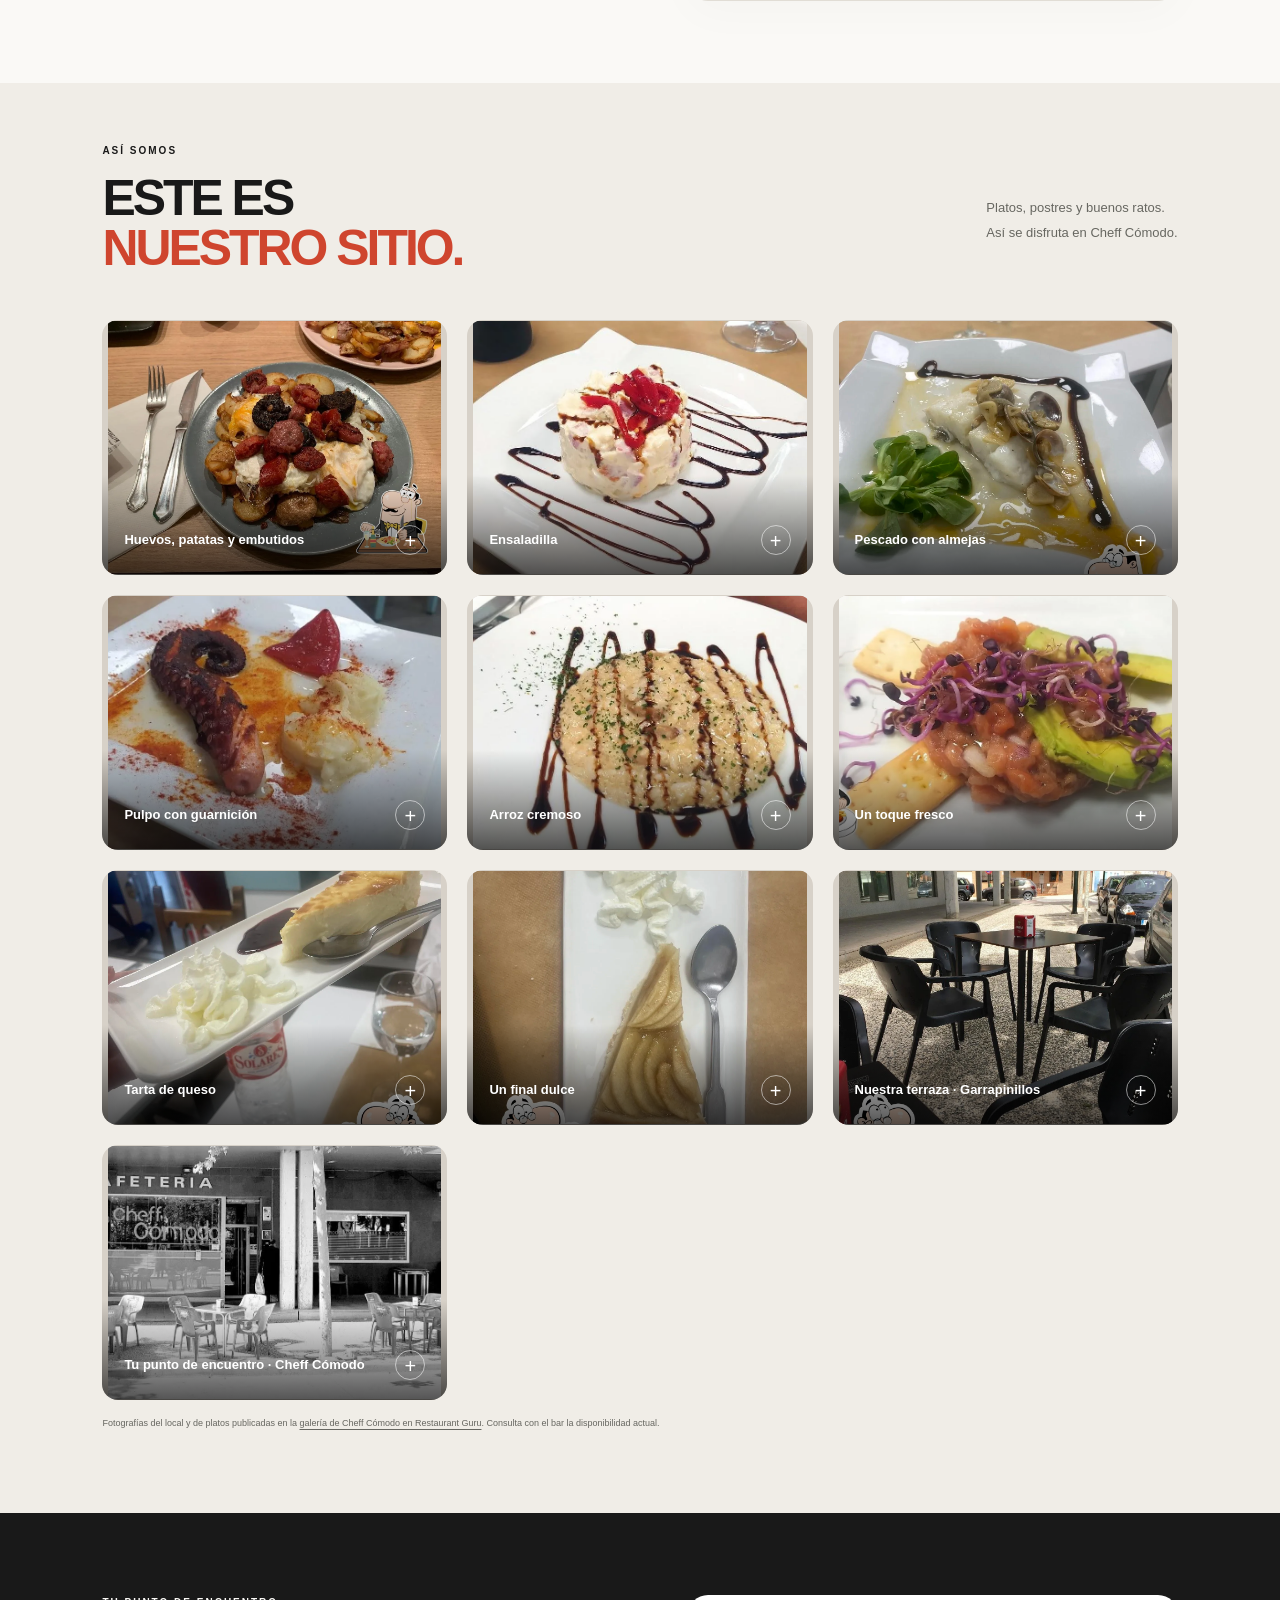
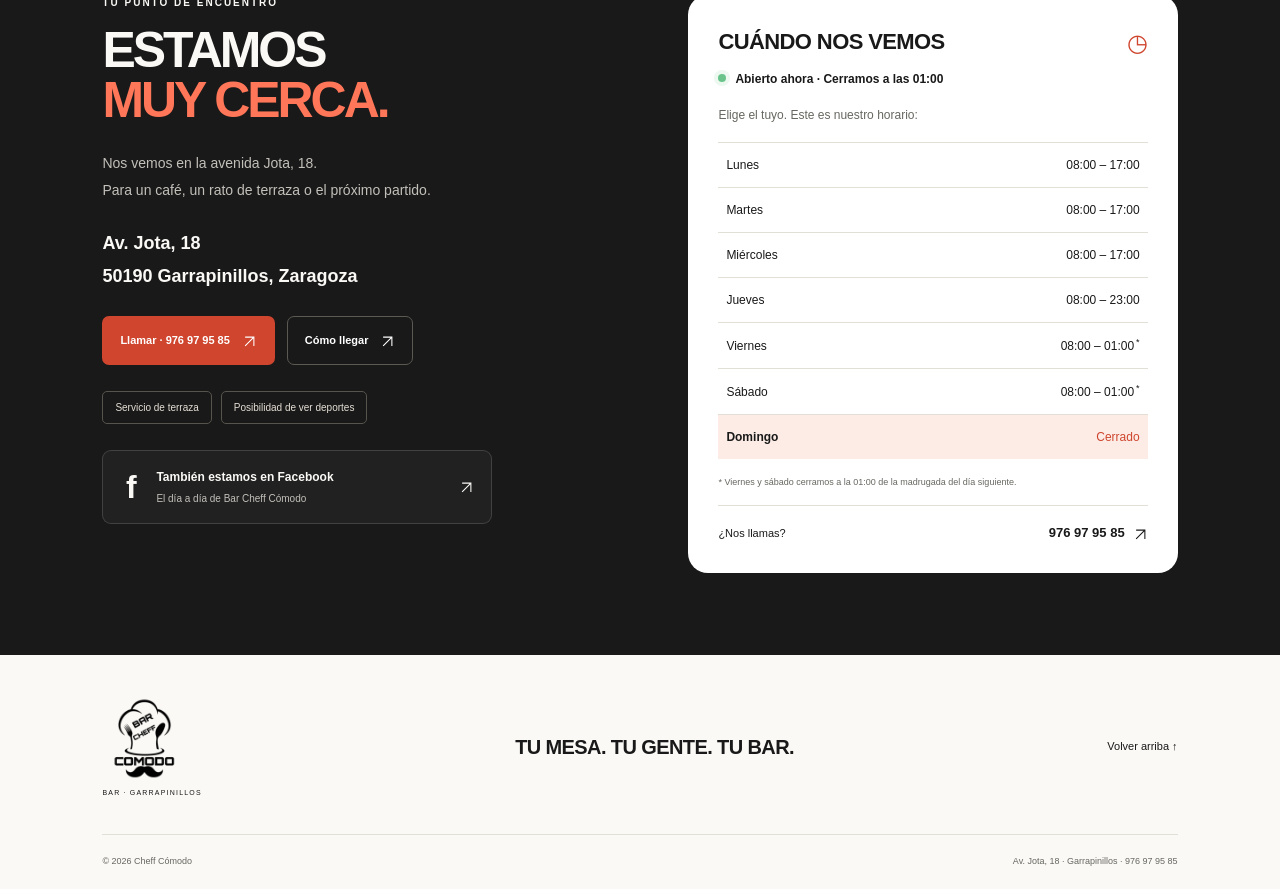
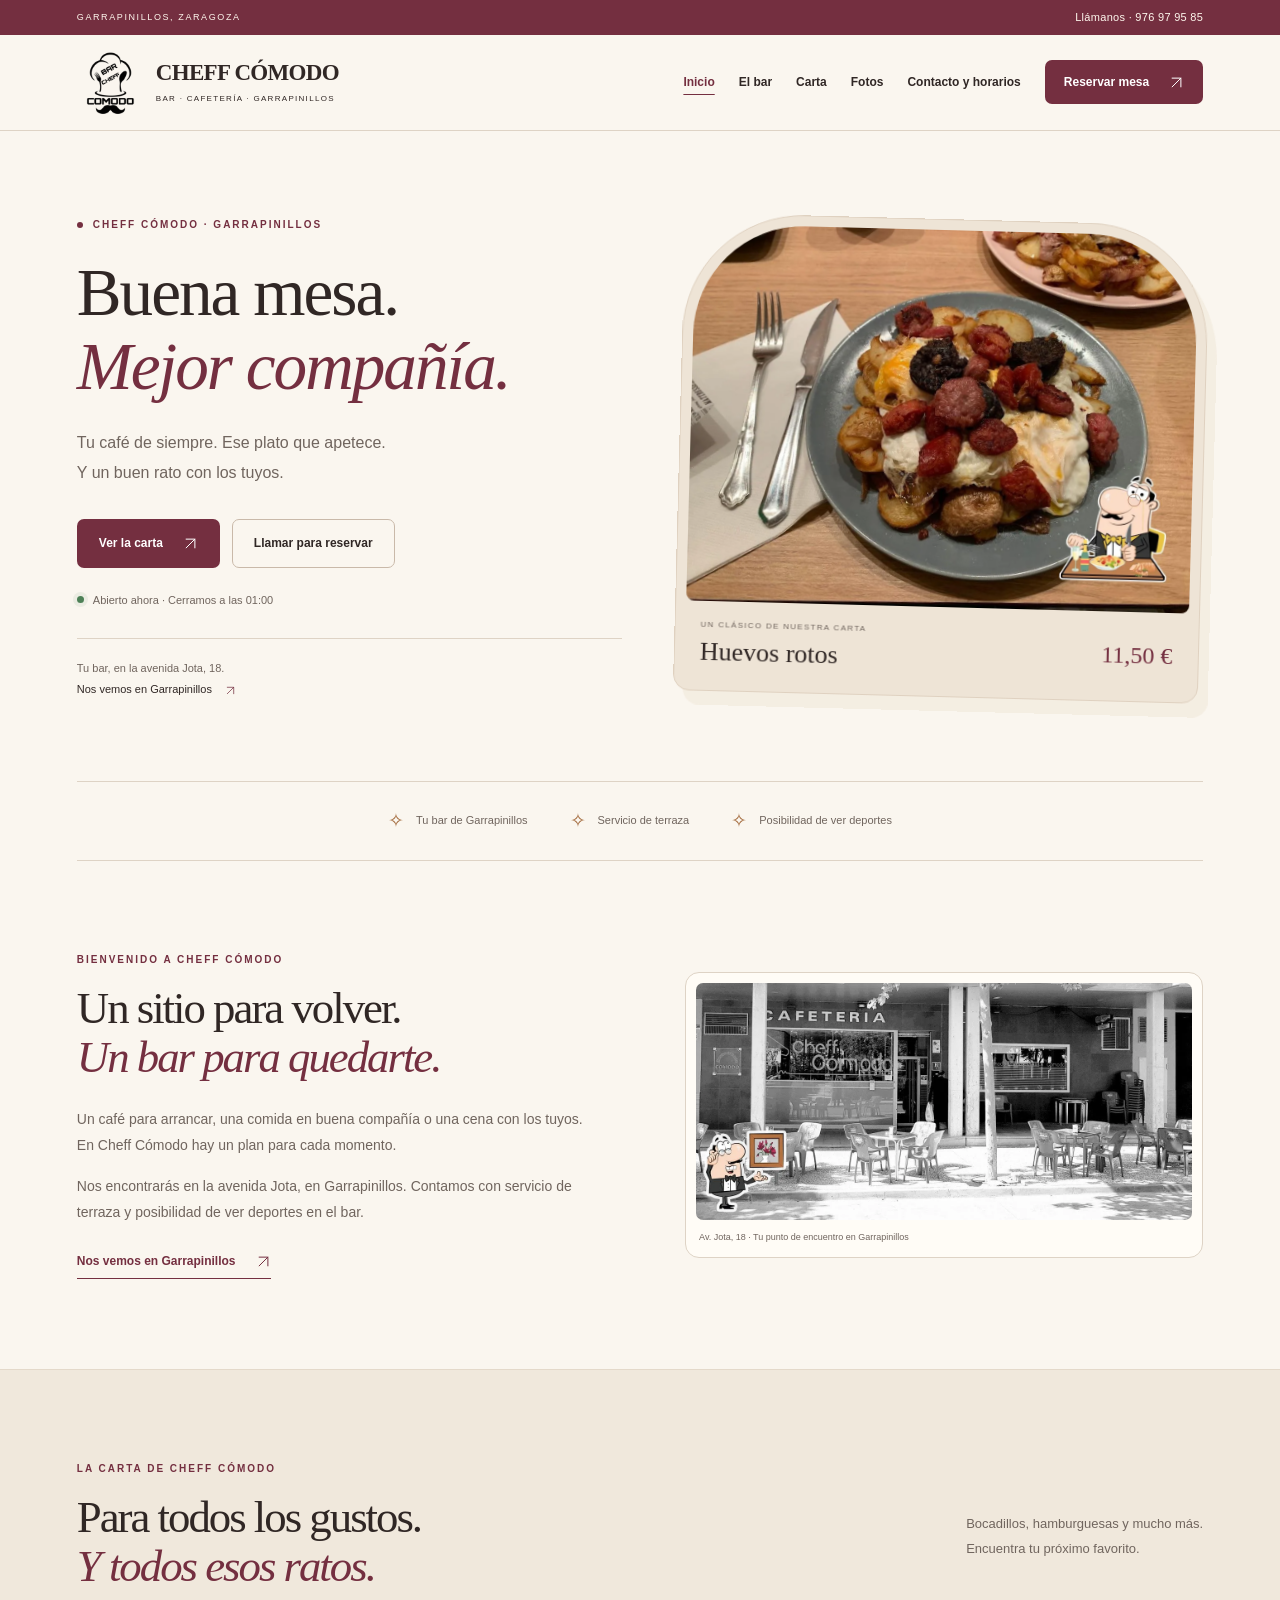
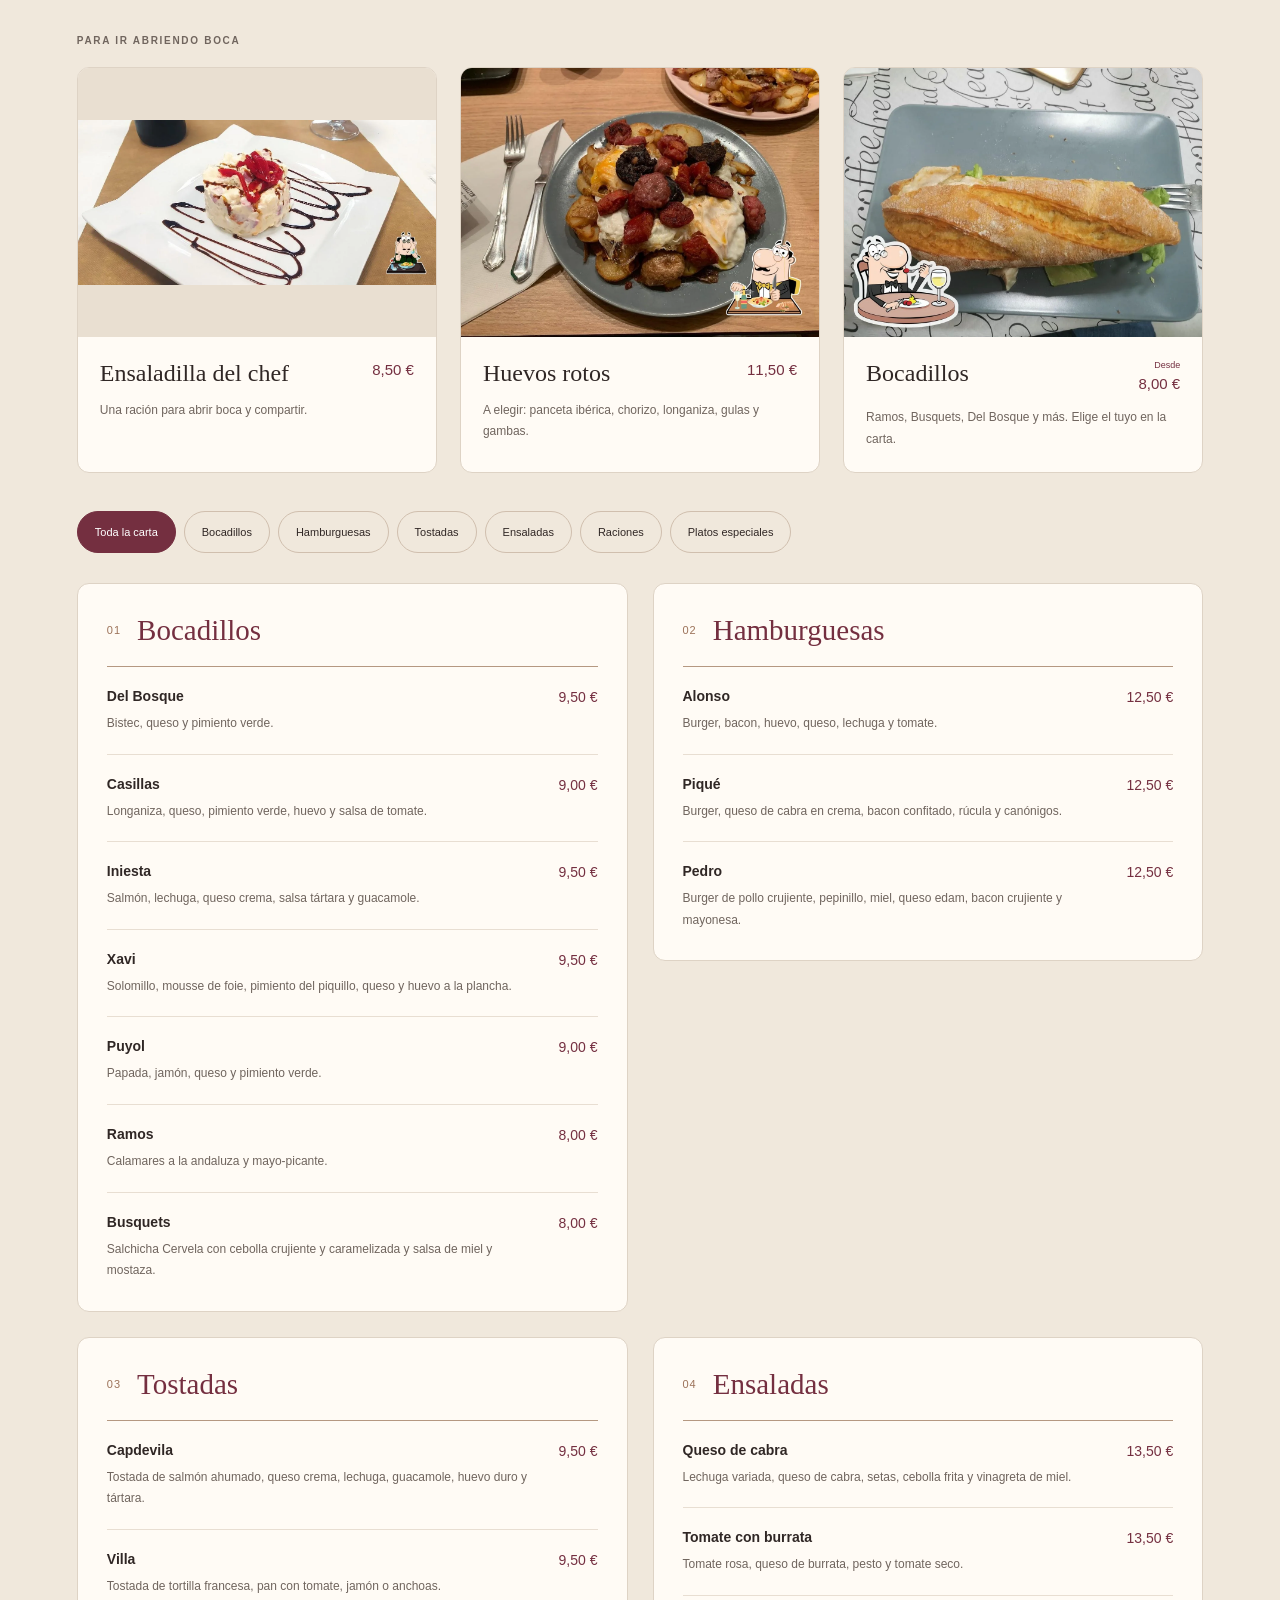
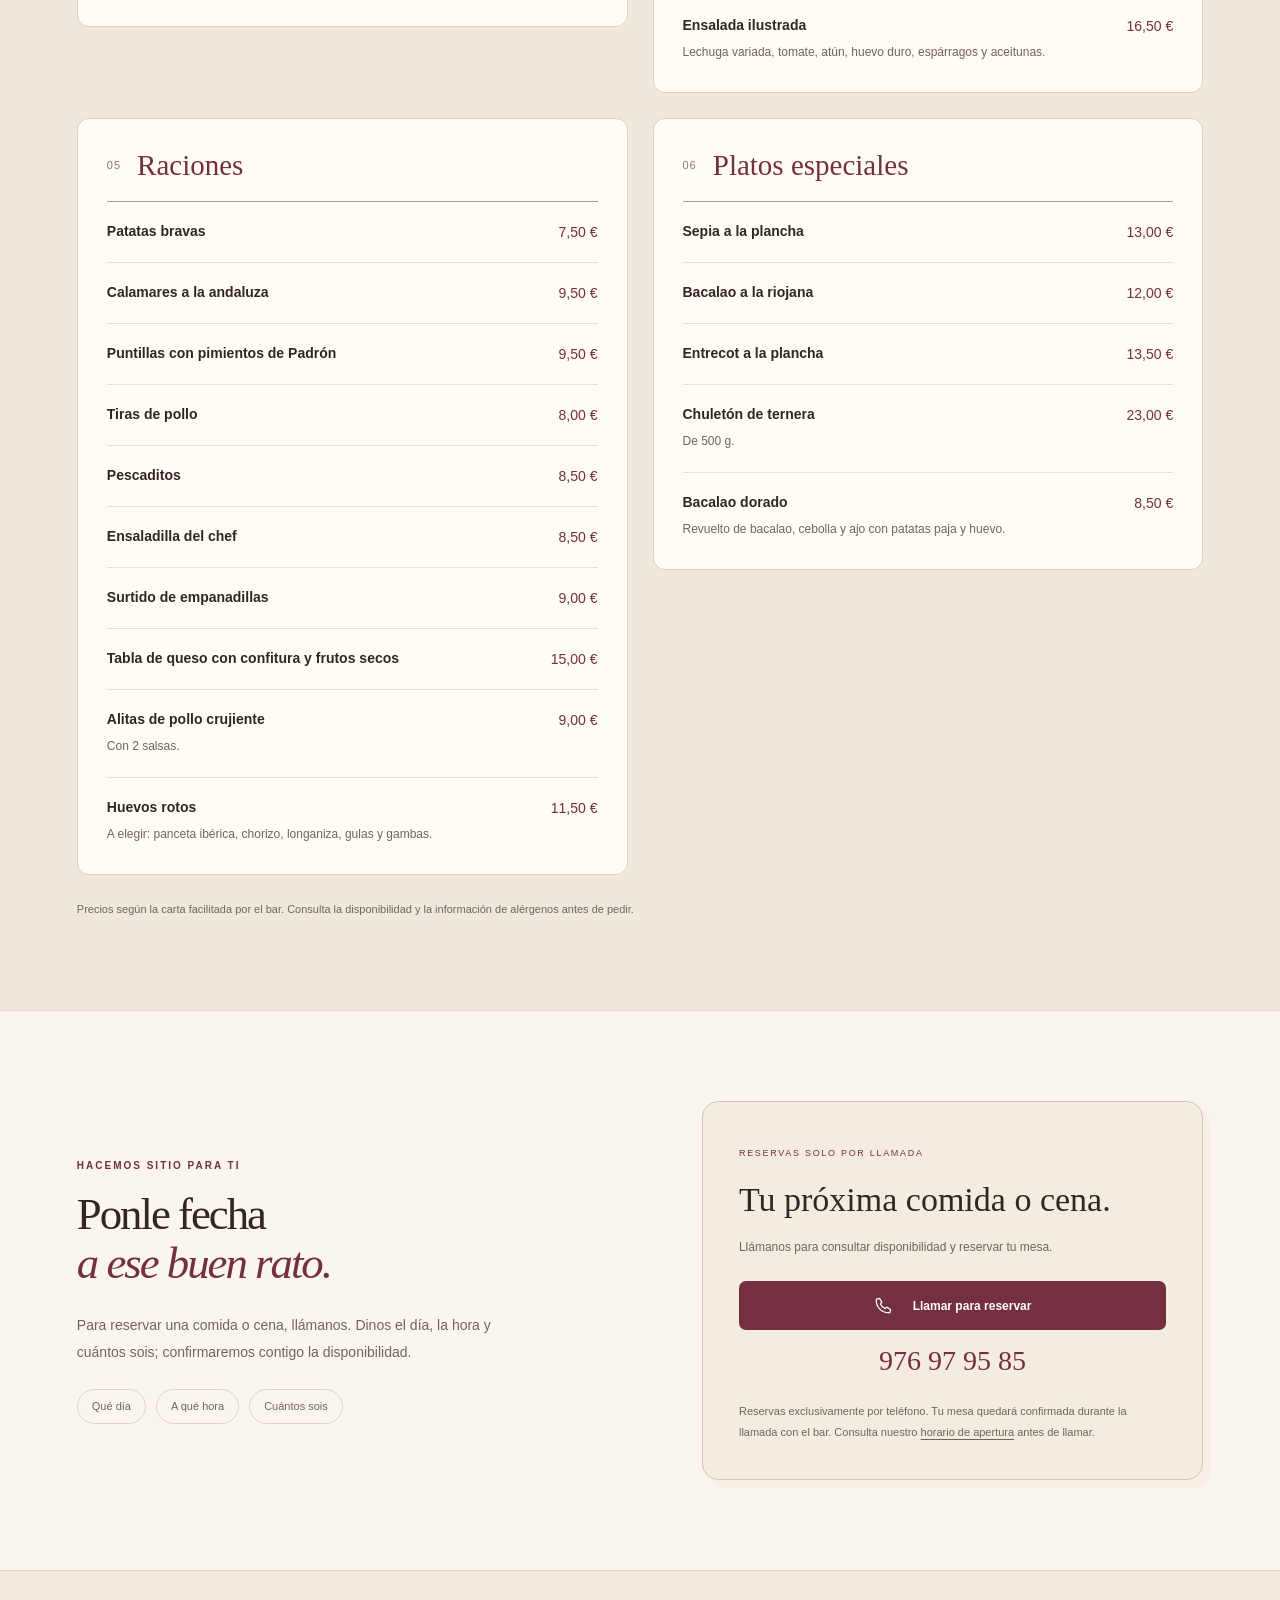
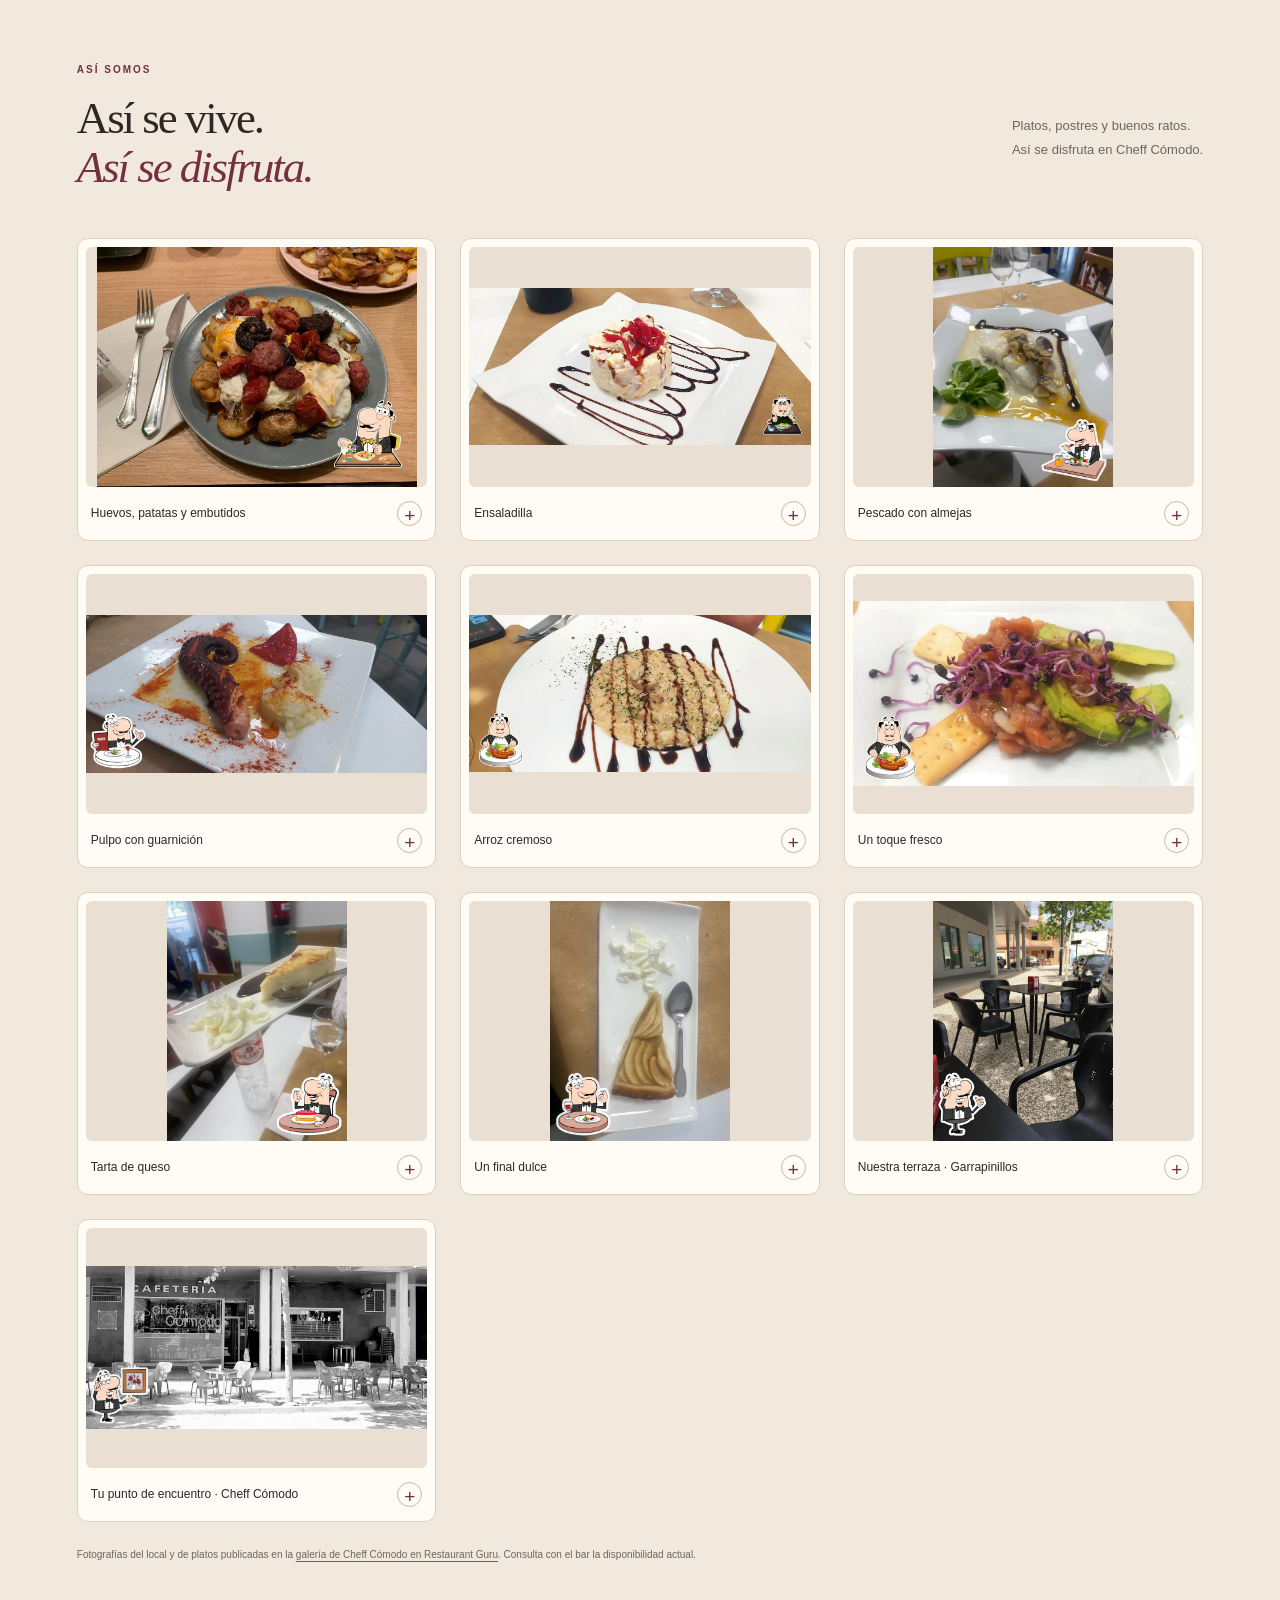
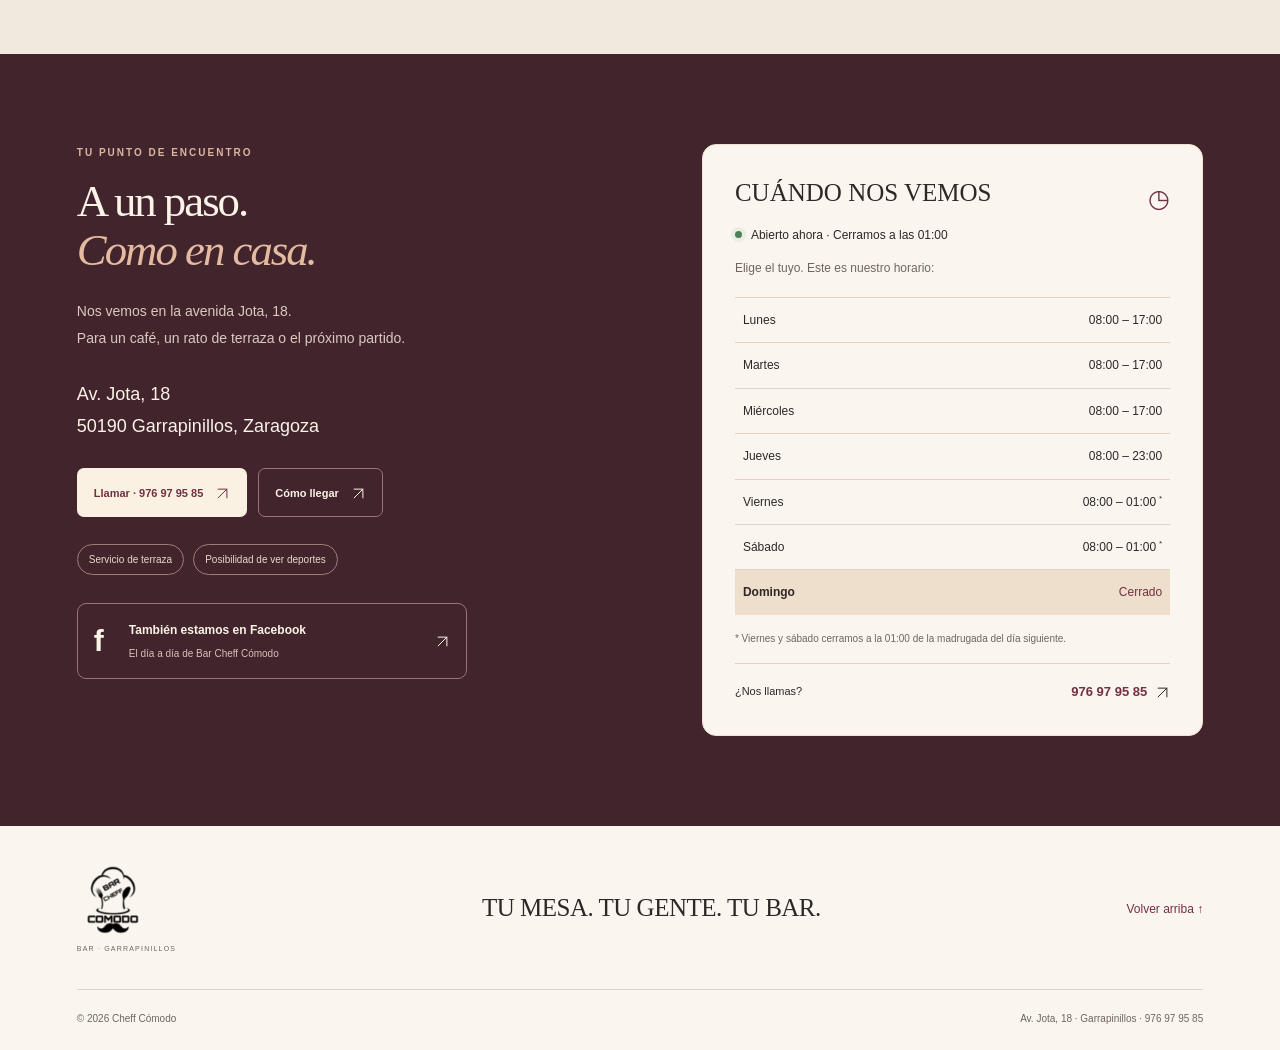
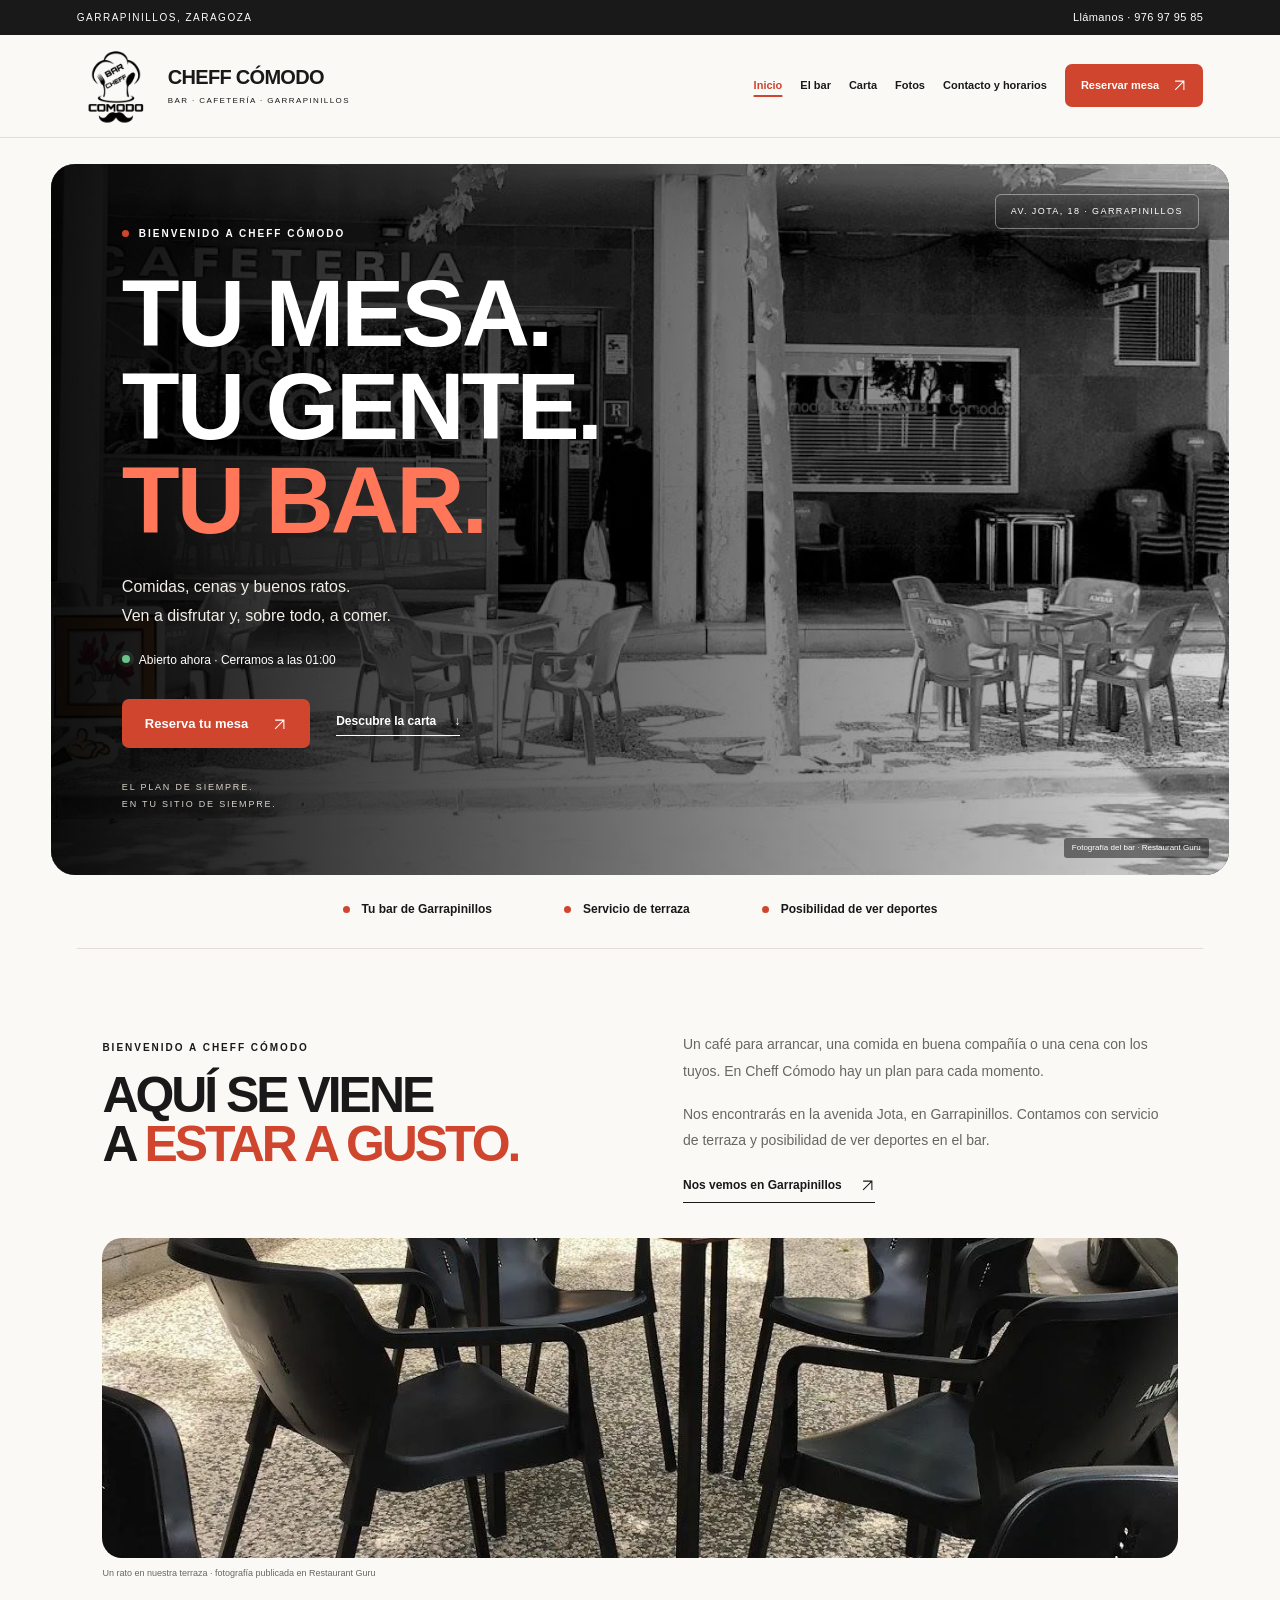
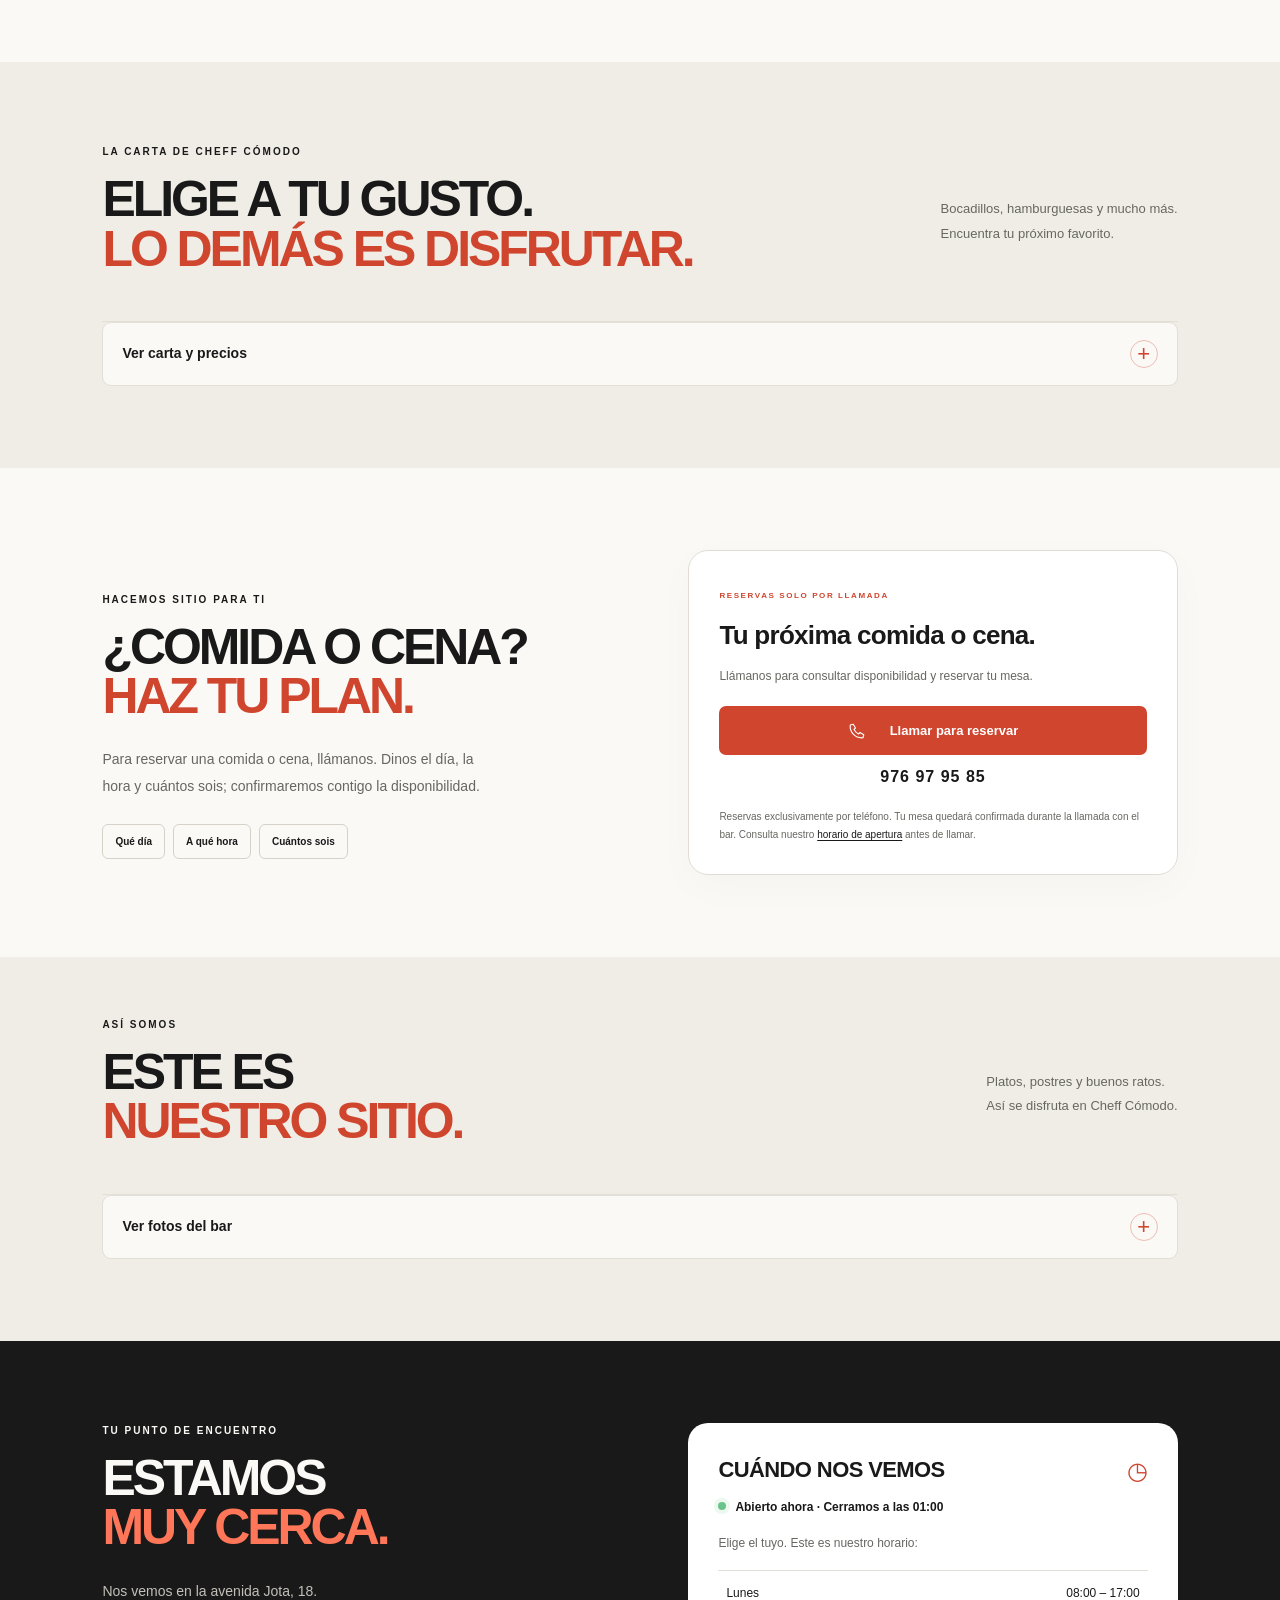
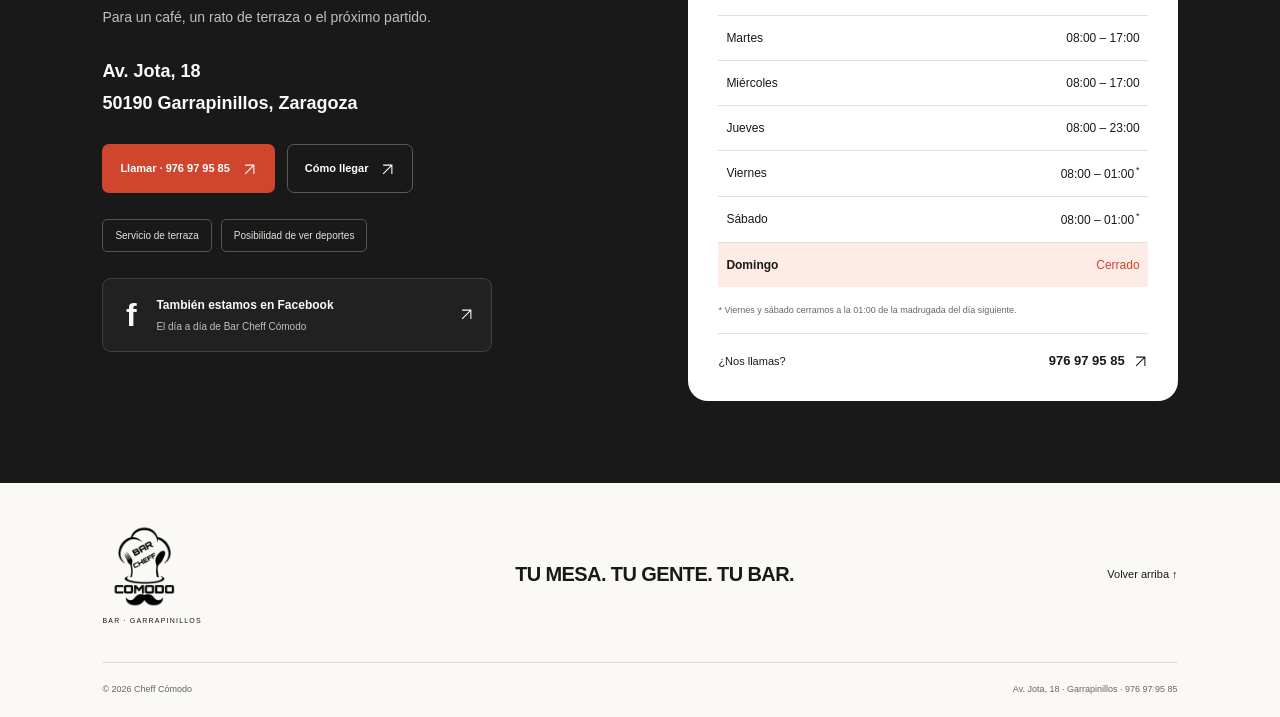
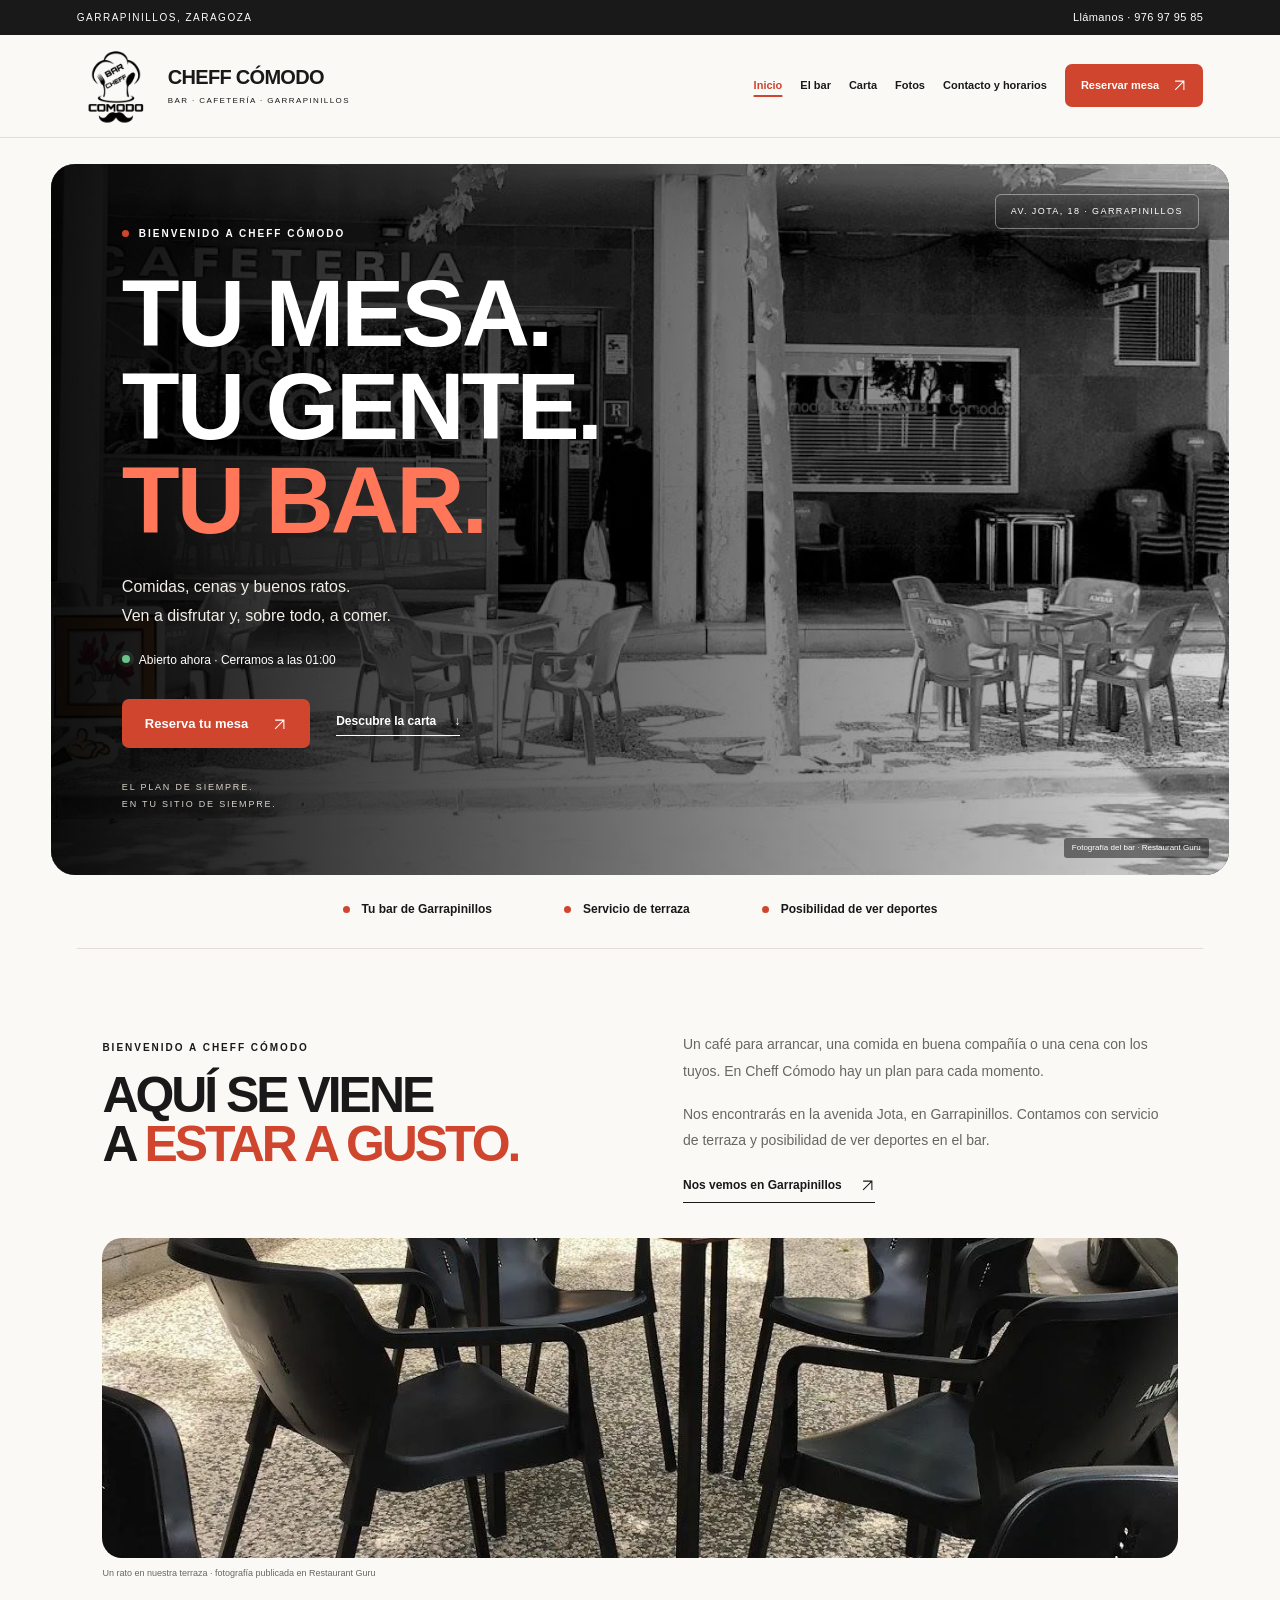
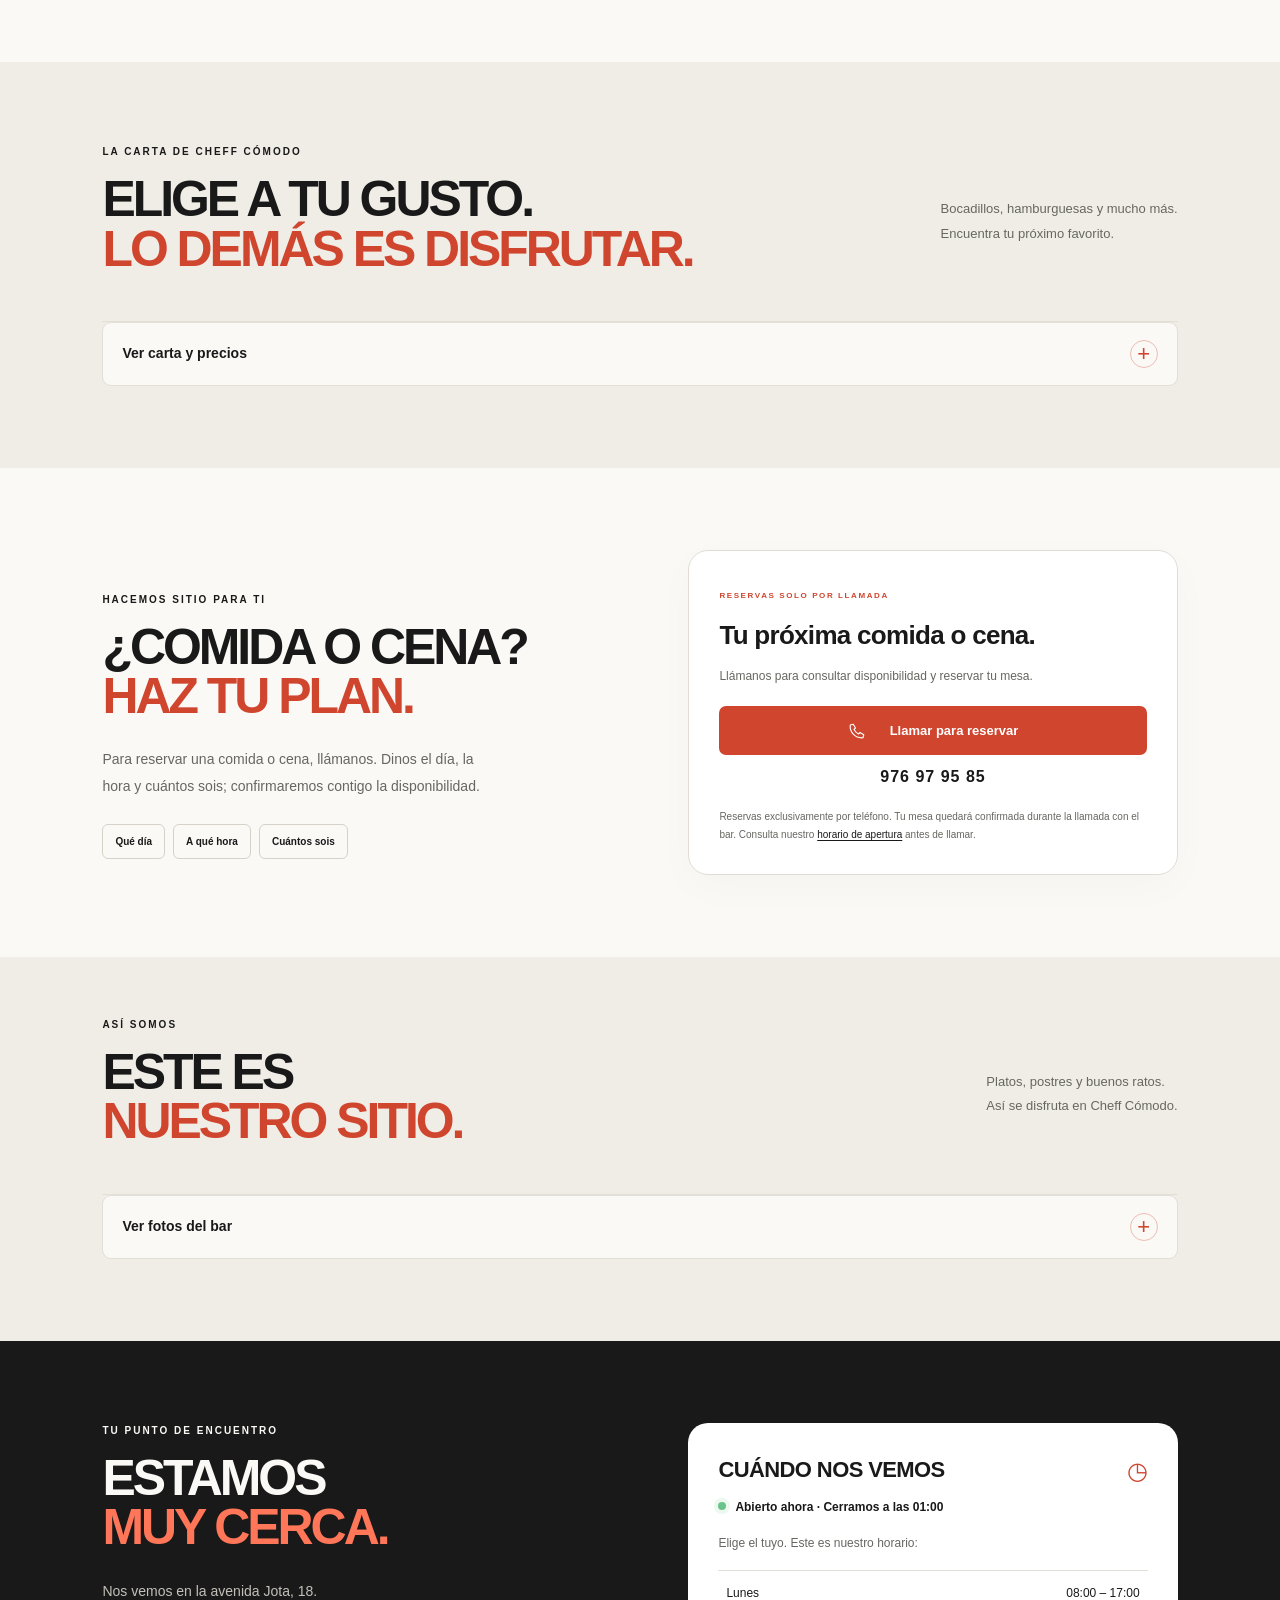
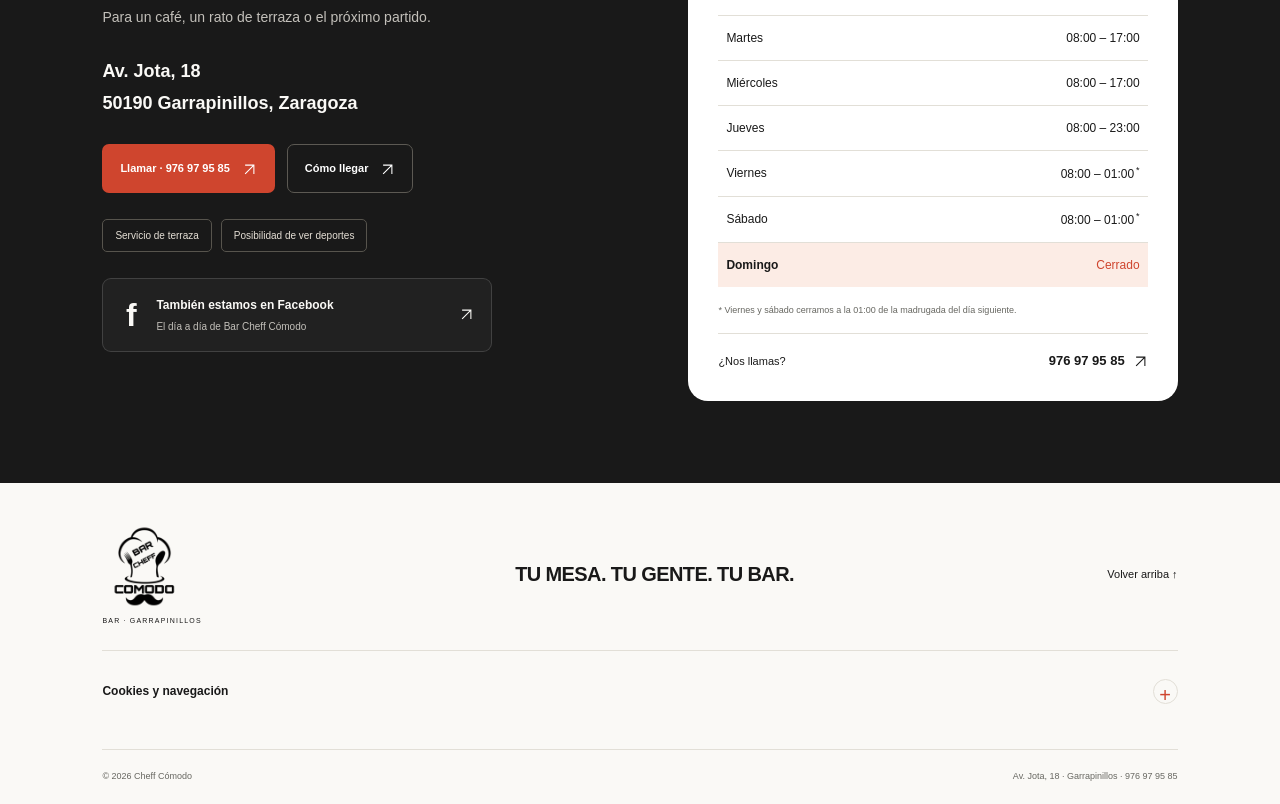
